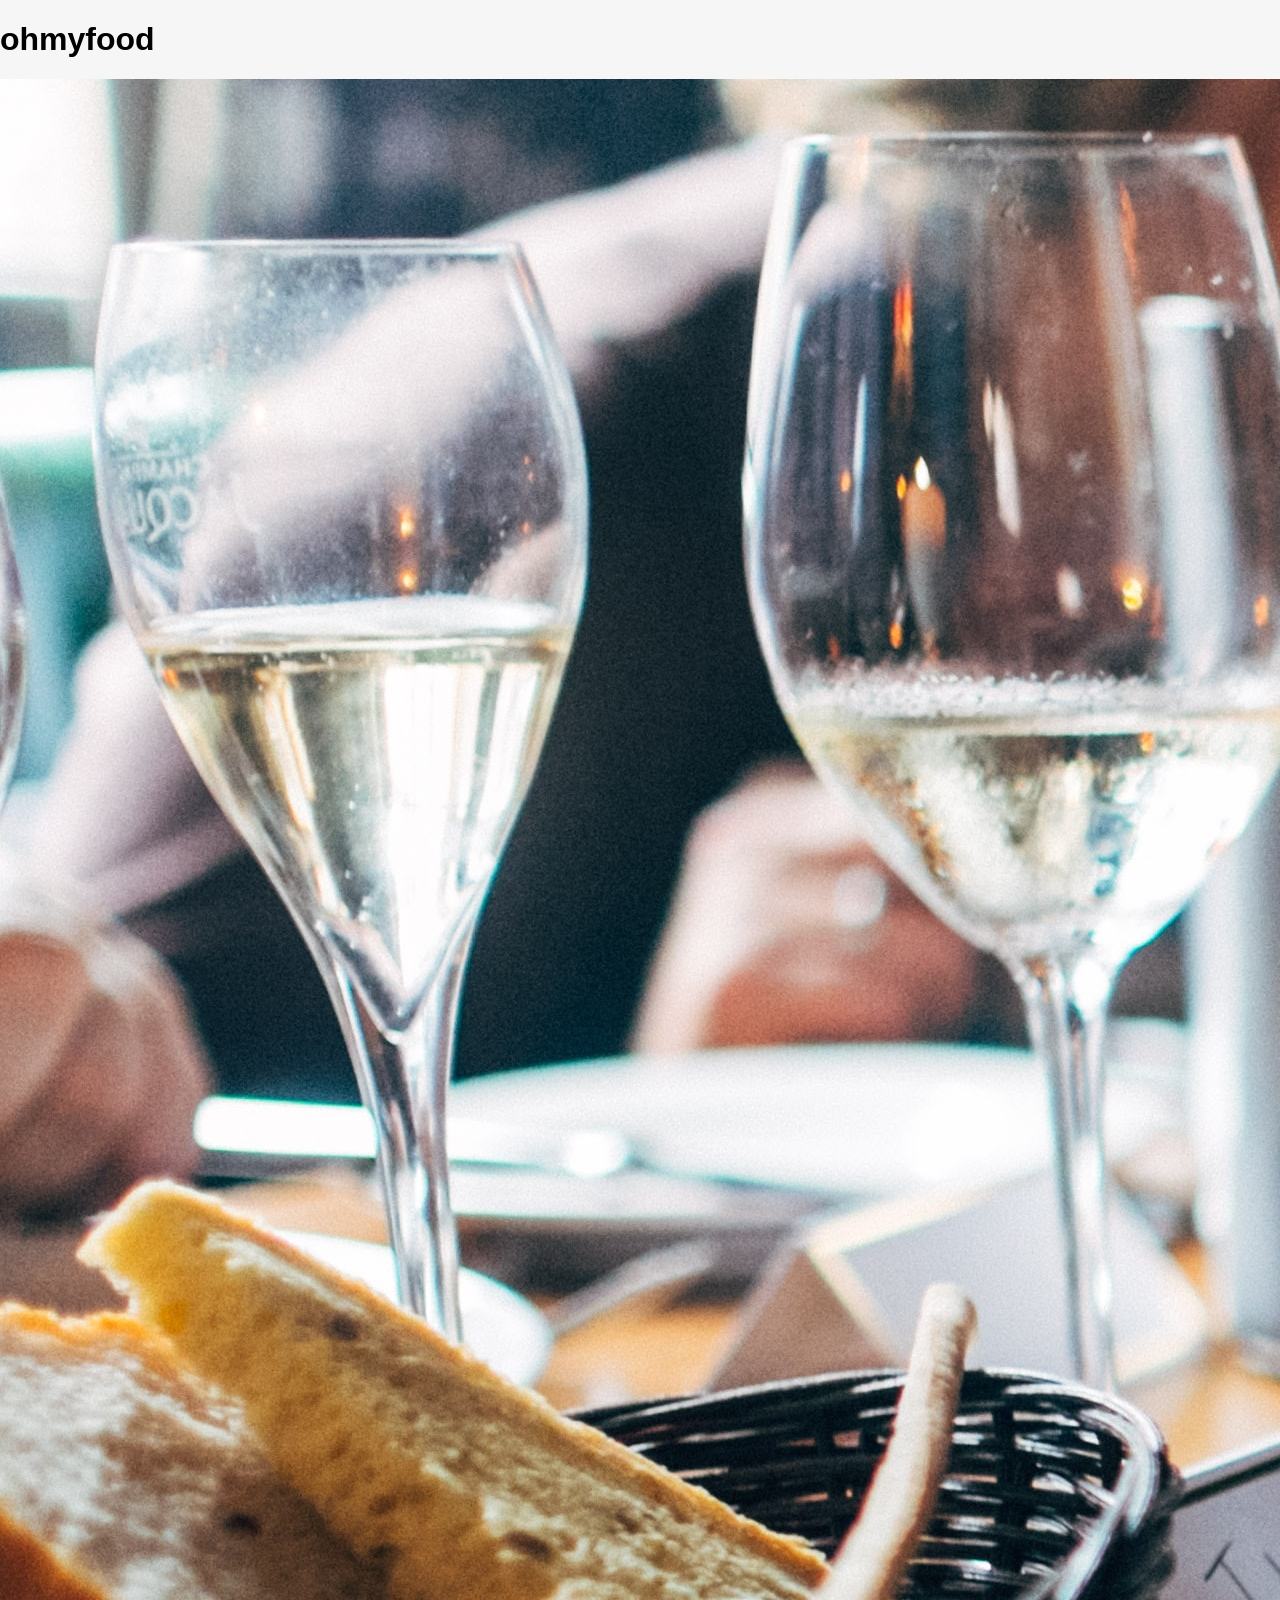
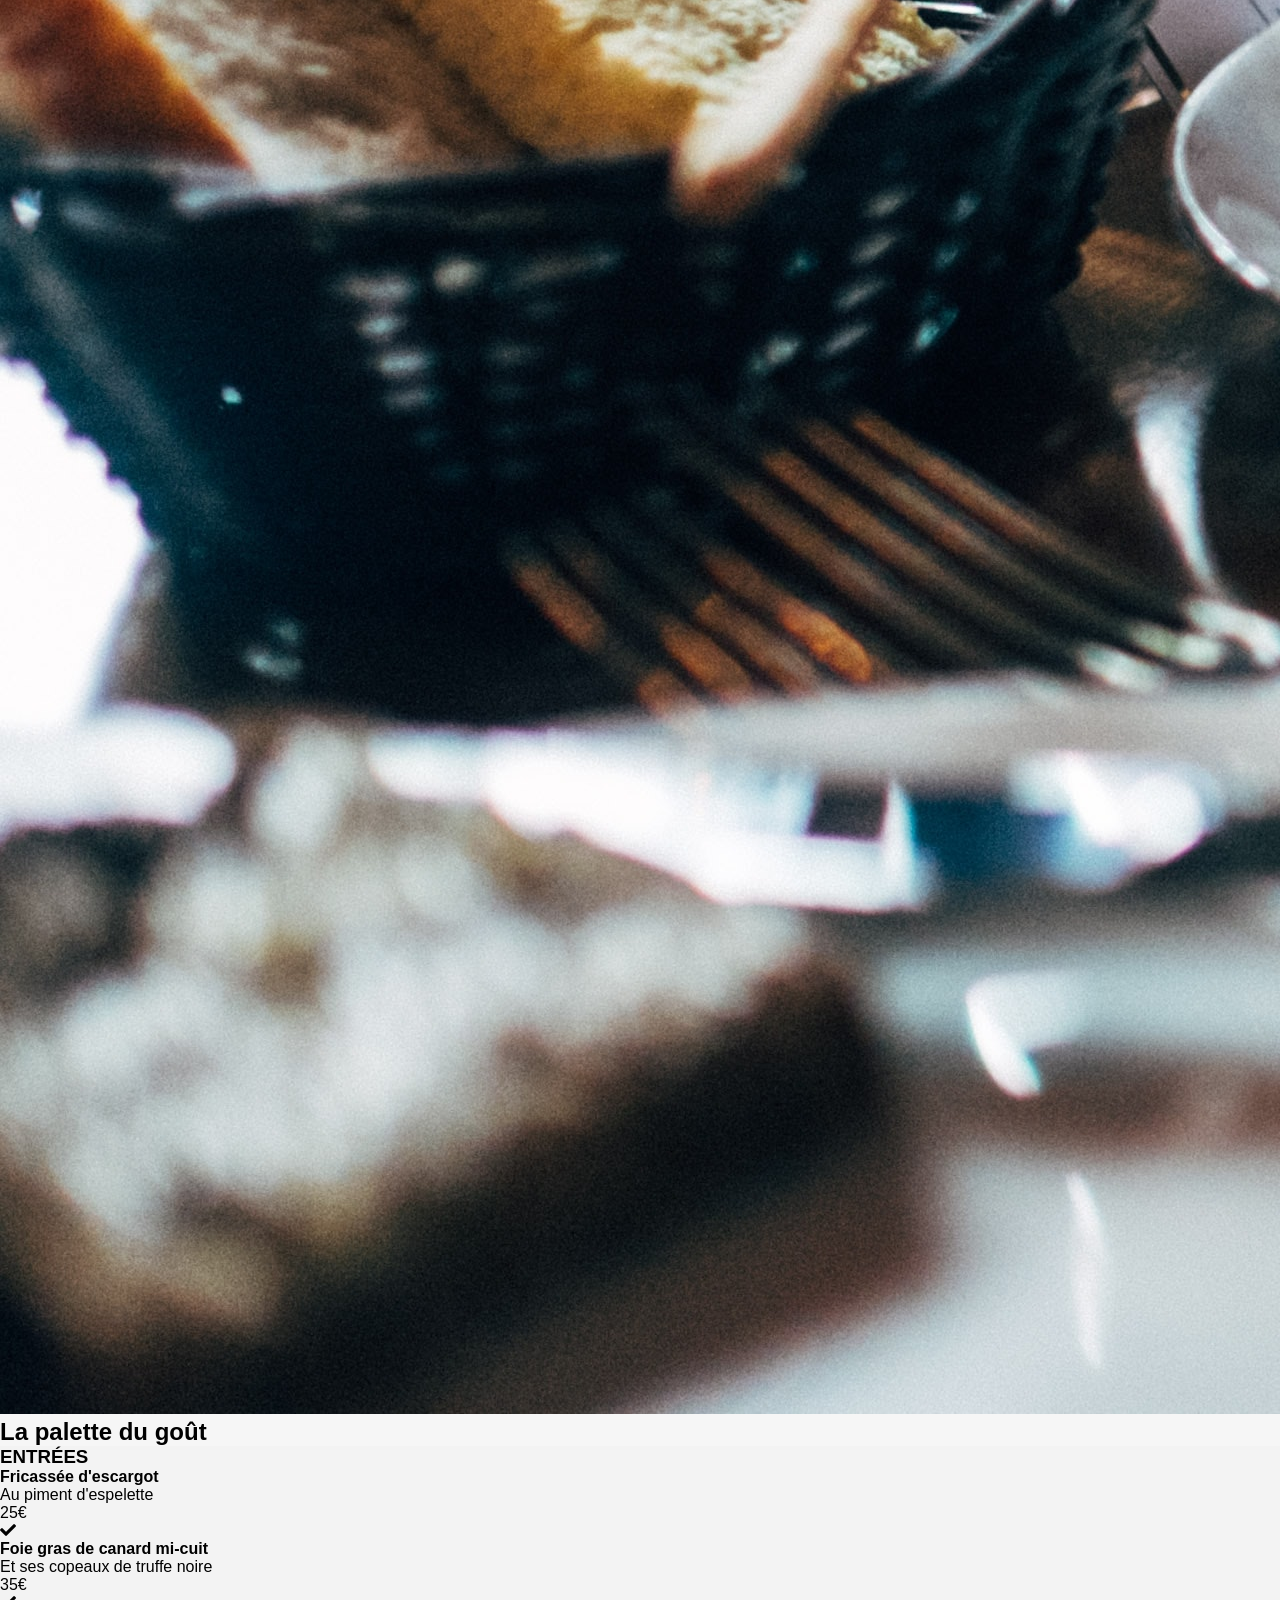
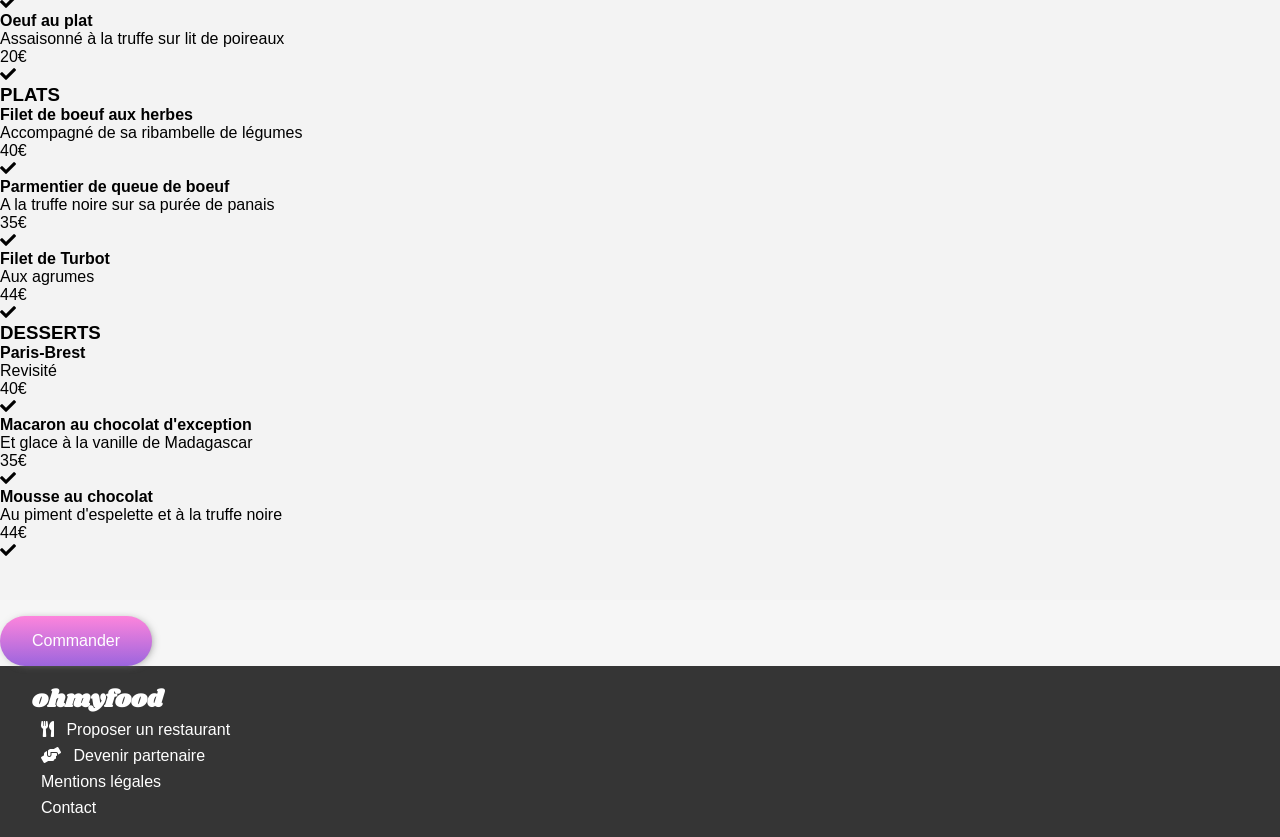
==== pages/resto-1.html @ d1f4e589 "min-width" ====
<!DOCTYPE html>
<html lang="en">
<head>
    <meta charset="UTF-8">
    <meta http-equiv="X-UA-Compatible" content="IE=edge">
    <meta name="viewport" content="width=device-width, initial-scale=1.0">
    <link href="https://fonts.googleapis.com/css2?family=Raleway:wght@300;400;500;600;700;800;900&family=Shrikhand&display=swap" rel="stylesheet">
    <link rel="stylesheet" href="https://cdnjs.cloudflare.com/ajax/libs/font-awesome/5.15.4/css/all.min.css">
    <link href="normalize.css" rel="stylesheet">
    <link rel="stylesheet" href="../css/main.css">
    <title>Document</title>
</head>
<body id="resto">
    <a href="index.html">
        <header>
            <h1>ohmyfood</h1>
        </header>
    </a>

    <div class="hight">
        <img src="../assets/images/img_1.jpg" alt="">
    </div>
    <div class="title">
        <h2>La palette du goût</h2>
    </div>

    <main class="menus__resto">
        <section class="menus">
            <div class="menus__family">
                <h3>ENTRÉES</h3>
                <div class="menu__family__list">
                    <div class="menu_item">
                        <div class="menu-item__description">
                            <h4>Fricassée d'escargot</h4>
                            <p>Au piment d'espelette</p>
                        </div>
                        <span class="menu-item__price">25€</span>
                        <div class="menu-item__check">
                            <i class="fas fa-check"></i>
                        </div>
                    </div>  
                    <div class="menu_item">
                        <div class="menu-item__description">
                     <h4>Foie gras de canard mi-cuit</h4>
                      <p>Et ses copeaux de truffe noire</p>
                        </div>
                        <span class="menu-item__price">35€</span>
                        <div class="menu-item__check">
                            <i class="fas fa-check"></i>
                    </div>          
                    </div>
                    <div class="menu_item">
                    <div class="menu-item__description">
                  <h4>Oeuf au plat</h4>
                  <p>Assaisonné à la truffe sur lit de poireaux</p>
                 </div>
                 <span class="menu-item__price">20€</span>
                 <div class="menu-item__check">
                     <i class="fas fa-check"></i>
                 </div>
                    </div>
                </div>
            </div>
            <div class="menus__family">
              <h3>PLATS</h3>
              <div class="menu__family__list">
                <div class="menu_item">
                    <div class="menu-item__description">
                        <h4>Filet de boeuf aux herbes</h4>
                <p>Accompagné de sa ribambelle de légumes</p>
            </div>
            <span class="menu-item__price">40€</span>
                 <div class="menu-item__check">
                     <i class="fas fa-check"></i>
                 </div>
                </div>
                <div class="menu_item">
                    <div class="menu-item__description">
                        <h4>Parmentier de queue de boeuf</h4>
                <p>A la truffe noire sur sa purée de panais</p>
                    </div>
                    <span class="menu-item__price">35€</span>
                 <div class="menu-item__check">
                     <i class="fas fa-check"></i>
                 </div>
                </div>
                <div class="menu_item">
                    <div class="menu-item__description">
                        <h4>Filet de Turbot</h4>
                <p>Aux agrumes</p>
                    </div>
                    <span class="menu-item__price">44€</span>
                 <div class="menu-item__check">
                    <i class="fas fa-check"></i>
                 </div>
                </div>
              </div>
            </div>

            <div class="menus__family">
                <h3>DESSERTS</h3>
                <div class="menu__family__list">
                  <div class="menu_item">
                      <div class="menu-item__description">
                          <h4>Paris-Brest</h4>
                  <p>Revisité</p>
              </div>
              <span class="menu-item__price">40€</span>
                   <div class="menu-item__check">
                       <i class="fas fa-check"></i>
                   </div>
                  </div>
                  <div class="menu_item">
                      <div class="menu-item__description">
                          <h4>Macaron au chocolat d'exception</h4>
                  <p>Et glace à la vanille de Madagascar</p>
                      </div>
                      <span class="menu-item__price">35€</span>
                   <div class="menu-item__check">
                       <i class="fas fa-check"></i>
                   </div>
                  </div>
                  <div class="menu_item">
                      <div class="menu-item__description">
                          <h4>Mousse au chocolat</h4>
                  <p>Au piment d'espelette et à la truffe noire</p>
                      </div>
                      <span class="menu-item__price">44€</span>
                   <div class="menu-item__check">
                      <i class="fas fa-check"></i>
                   </div>
                  </div>
                </div>
              </div>
        
        </section>
        
        <button class="btn-primary">
            <div>Commander</div>
        </button>
    </main>
    <footer>
        <a href="#" class="footer-title">
            <h2>ohmyfood</h2>
        </a>
        <p>
          <i class="fas fa-utensils"></i>
           Proposer un restaurant
        </p>
        <p>
          <i class="fas fa-hands-helping"></i>
           Devenir partenaire
        </p>
        <p>Mentions légales</p>
        <p>
        <a>Contact</a>
        </p>
       </footer>

    
</body>
</html>
---- css/main.css ----
.btn-primary {
  color: white;
  font-weight: 300;
  font-size: 24px;
  padding: 16px 32px;
  border: none;
  border-radius: 32px;
  transition: transform 200ms;
  margin-top: 16px;
  cursor: pointer;
  box-shadow: 2px 1px 8px -3px #7e7e7e;
  background-image: linear-gradient(to top, rgba(147, 86, 220, 0.9), rgba(255, 121, 218, 0.9));
  font-size: 16px;
}
.btn-primary .button {
  transform: scale(1.02);
  opacity: 0.9;
}

header {
  width: 100%;
  min-width: 320px;
  padding: 21px 0;
}
header .logo {
  display: flex;
  justify-content: center;
  align-items: center;
  position: relative;
}
header .logo img {
  height: 30px;
}

.city {
  display: flex;
  align-items: center;
  justify-content: center;
  gap: 16px;
  background-color: #EFEFEF;
  text-align: center;
  padding: 8px;
  box-shadow: inset 0 8px 8px -10px rgba(0, 0, 0, 0.5);
}
.city i {
  font-size: 24px;
}
.city h2 {
  font-size: 16px;
}

/*EXPLORER*/
.explorer {
  background-color: #f3f3f3;
  text-align: center;
  padding-top: 35px;
}
.explorer h2 {
  font-size: 26px;
}
.explorer p {
  font-size: 16px;
  margin-top: 10px;
}

.menus {
  background-color: #f3f3f3;
  padding-bottom: 40px;
}
.menus .restaurants {
  margin-bottom: 10px;
  padding-top: 35px;
}
.menus .menus__cards {
  display: grid;
  grid-template-columns: repeat(1, 1fr);
  gap: 30px;
  width: 90%;
  margin: auto;
}
.menus .menus__cards .card.new {
  position: relative;
}
.menus .menus__cards .card.new::before {
  content: "Nouveau";
  position: absolute;
  height: 32px;
  width: 80px;
  background-color: #99e2d0;
  color: #1b6150;
  display: grid;
  place-items: center;
  right: 16px;
  top: 16px;
}
.menus .menus__cards .card .card__img {
  width: 100%;
  height: 230px;
  border-radius: 16px 16px 0 0;
  background-size: cover;
  background-position: center;
  object-fit: cover;
}
.menus .menus__cards .card .card__description {
  border-radius: 0 0 16px 16px;
  box-shadow: 2px 1px 8px -3px #7e7e7e;
  position: relative;
  background-color: white;
  border-radius: 0 0 16px 16px;
}
.menus .menus__cards .card .card__description::before {
  display: inline-block;
  position: absolute;
  font-style: normal;
  font-variant: normal;
  text-rendering: auto;
  -webkit-font-smoothing: antialiased;
  font-family: "Font Awesome 5 Free";
  font-weight: 400;
  content: "\f004";
  font-size: 32px;
  right: 16px;
  top: 50%;
  transform: translateY(-50%);
  color: inherit;
  -webkit-background-clip: text;
  opacity: 1;
  transition: all 200ms ease-in-out;
}
.menus .menus__cards .card .card__description::after {
  display: inline-block;
  position: absolute;
  font-style: normal;
  font-variant: normal;
  text-rendering: auto;
  -webkit-font-smoothing: antialiased;
  font-family: "Font Awesome 5 Free";
  font-weight: 900;
  content: "\f004";
  font-size: 32px;
  right: 16px;
  top: 50%;
  transform: translateY(-50%);
  color: transparent;
  -webkit-background-clip: text;
  opacity: 0;
  transition: all 200ms ease-in-out;
  background-image: linear-gradient(to top, rgb(147, 86, 220), rgb(255, 121, 218));
}
.menus .menus__cards .card .card__description:hover::after {
  opacity: 1;
  transform: translateY(-50%) scale(1.1);
}
.menus .menus__cards .card .card__description h3,
.menus .menus__cards .card .card__description p {
  padding: 5px;
  margin-top: -5px;
}

@media screen and (min-width: 500px) {
  .menus .menus__cards {
    grid-template-columns: repeat(2, 1fr);
  }
}
.tuto {
  counter-reset: steps;
}

@media screen and (min-width: 768px) {
  .tuto ol {
    display: flex;
    gap: 32px;
    margin-right: 70px;
  }
}
.tuto li {
  width: 95%;
  margin-bottom: inherit;
  position: relative;
  display: flex;
  align-items: center;
  background-color: #f6f6f6;
  padding: 18px 32px;
  flex-grow: 1;
  border-radius: 16px;
  box-shadow: 2px 1px 8px -3px #7e7e7e;
  font-weight: bold;
}

.tuto li::before {
  content: counter(steps);
  counter-increment: steps;
  color: white;
  background-color: #9356dc;
  width: 32px;
  height: 32px;
  display: grid;
  place-items: center;
  border-radius: 50%;
  position: absolute;
  top: 50%;
  left: -16px;
  transform: translateY(-50%);
}

.tuto li:hover {
  transform: scale(1.02);
  background-color: #f2eafb;
}

.tuto li:hover i::before {
  color: #9356dc;
}

.tuto li i.fas {
  font-weight: bold;
  margin-right: 16px;
  color: #7e7e7e;
  font-size: 24px;
}

footer {
  background-color: #353535;
  padding: 16px 32px;
  color: white;
}
footer .footer-title {
  height: 25px;
  font-family: "Shrikhand";
  font-weight: bold;
  padding: 16px 0;
  margin-bottom: 10px;
}
footer p {
  padding: 4px;
  margin-left: 5px;
}
footer .fas {
  margin-right: 8px;
}

*,
::before,
::after {
  box-sizing: border-box;
}

body {
  margin: 0;
  font-family: "Roboto", sans-serif;
}

h1,
h2,
h3,
h4,
h5,
h6,
p {
  padding: 0;
  margin: 0;
}

.fonctionnement,
.restaurants {
  margin-left: 20px;
  padding-top: 30px;
}

a {
  text-decoration: none;
  color: inherit;
}

@media screen and (min-width: 768px) {
  body {
    background-color: #f6f6f6;
  }
  body title {
    text-align: center;
    height: 25px;
    font-family: "Shrikhand";
    font-weight: bold;
    padding: 16px 0;
    margin-bottom: 10px;
  }
  body .btn-primary {
    margin-left: auto;
  }
}

/*# sourceMappingURL=main.css.map */
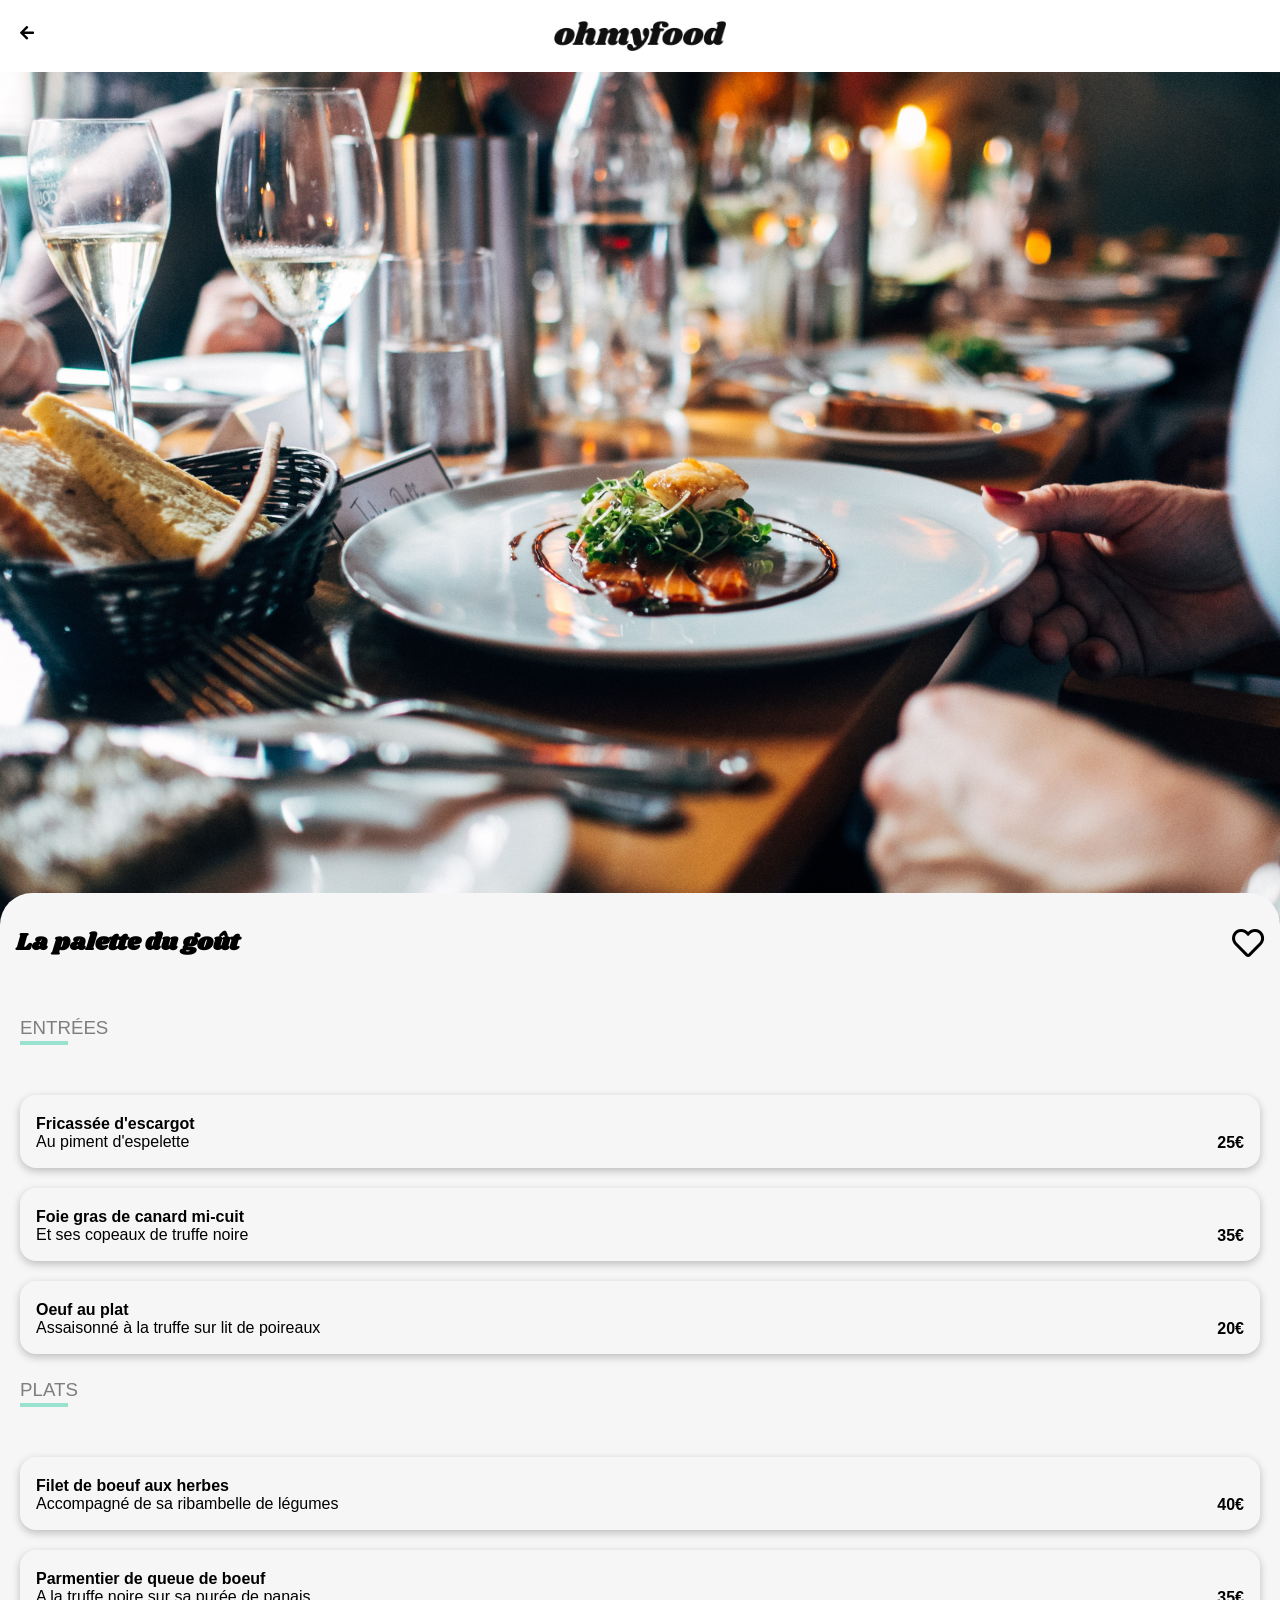
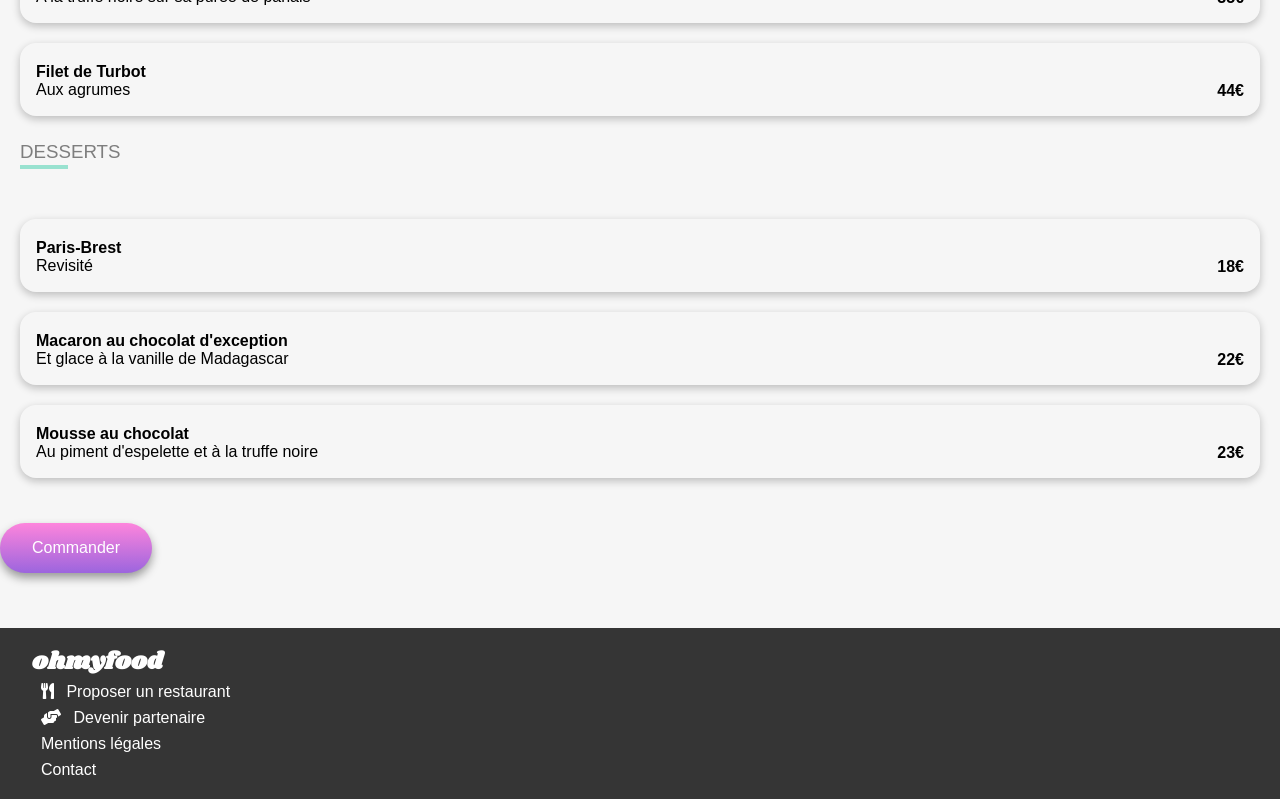
==== commit 5fe7e24a: "add resto" ====
--- a/pages/resto-1.html
+++ b/pages/resto-1.html
@@ -13,7 +13,14 @@
 <body id="resto">
     <a href="index.html">
         <header>
-            <h1>ohmyfood</h1>
+            
+            <div class="arrow">
+            <i class="fas fa-solid fa-arrow-left"></i>
+        </div>
+            <a href="#" class="logo">
+                <img src="../img/images/logo/ohmyfood.png">
+              </a>
+            
         </header>
     </a>
 
@@ -23,122 +30,159 @@
     <div class="title">
         <h2>La palette du goût</h2>
     </div>
-
     <main class="menus__resto">
-        <section class="menus">
-            <div class="menus__family">
-                <h3>ENTRÉES</h3>
-                <div class="menu__family__list">
-                    <div class="menu_item">
-                        <div class="menu-item__description">
+         <section>
+         <div class="menu">
+            <div class="menu__family">
+              <h3>ENTRÉES</h3>
+            </div>
+                <div class="menu__container">
+                    <div class="menu__description">
+                        <div class="menu__text">
                             <h4>Fricassée d'escargot</h4>
                             <p>Au piment d'espelette</p>
                         </div>
-                        <span class="menu-item__price">25€</span>
-                        <div class="menu-item__check">
-                            <i class="fas fa-check"></i>
-                        </div>
-                    </div>  
-                    <div class="menu_item">
-                        <div class="menu-item__description">
-                     <h4>Foie gras de canard mi-cuit</h4>
-                      <p>Et ses copeaux de truffe noire</p>
-                        </div>
-                        <span class="menu-item__price">35€</span>
-                        <div class="menu-item__check">
-                            <i class="fas fa-check"></i>
-                    </div>          
-                    </div>
-                    <div class="menu_item">
-                    <div class="menu-item__description">
-                  <h4>Oeuf au plat</h4>
-                  <p>Assaisonné à la truffe sur lit de poireaux</p>
-                 </div>
-                 <span class="menu-item__price">20€</span>
-                 <div class="menu-item__check">
-                     <i class="fas fa-check"></i>
-                 </div>
-                    </div>
-                </div>
-            </div>
-            <div class="menus__family">
-              <h3>PLATS</h3>
-              <div class="menu__family__list">
-                <div class="menu_item">
-                    <div class="menu-item__description">
+                        <div class="menu__price">
+                            <span><strong>25€</strong></span>
+                        </div>
+                    </div>
+                
+                    <div class="menu__check">
+                        <i class="fas fa-check"></i>
+                    </div>
+                </div>
+            
+                <div class="menu__container">
+                    <div class="menu__description">
+                        <div class="menu__text">
+                            <h4>Foie gras de canard mi-cuit</h4>
+                <p>Et ses copeaux de truffe noire</p>
+                        </div>
+                        <div class="menu__price">
+                            <span><strong>35€</strong></span>
+                        </div>
+                    </div>
+                    <div class="menu__check">
+                        <i class="fas fa-check"></i>
+                    </div>
+                </div>
+                <div class="menu__container">
+                    <div class="menu__description">
+                        <div class="menu__text">
+                            <h4>Oeuf au plat</h4>
+                            <p>Assaisonné à la truffe sur lit de poireaux</p>
+                        </div>
+                        <div class="menu__price">
+                            <span><strong>20€</strong></span>
+                        </div>
+                    </div>
+                    <div class="menu__check">
+                        <i class="fas fa-check"></i>
+                    </div>
+                </div>
+           
+        
+                <div class="menu__family">
+            <h3>PLATS</h3>
+                </div>
+            <div class="menu__container">
+                  <div class="menu__description">
+                      <div class="menu__text">
                         <h4>Filet de boeuf aux herbes</h4>
-                <p>Accompagné de sa ribambelle de légumes</p>
-            </div>
-            <span class="menu-item__price">40€</span>
-                 <div class="menu-item__check">
-                     <i class="fas fa-check"></i>
-                 </div>
-                </div>
-                <div class="menu_item">
-                    <div class="menu-item__description">
+                        <p>Accompagné de sa ribambelle de légumes</p>
+                      </div>
+                      <div class="menu__price">
+                          <span><strong>40€</strong></span>
+                      </div>
+                  </div>
+                  <div class="menu__check">
+                      <i class="fas fa-check"></i>
+                  </div>
+              </div>
+            
+              <div class="menu__container">
+                <div class="menu__description">
+                    <div class="menu__text">
                         <h4>Parmentier de queue de boeuf</h4>
-                <p>A la truffe noire sur sa purée de panais</p>
-                    </div>
-                    <span class="menu-item__price">35€</span>
-                 <div class="menu-item__check">
-                     <i class="fas fa-check"></i>
-                 </div>
-                </div>
-                <div class="menu_item">
-                    <div class="menu-item__description">
+                        <p>A la truffe noire sur sa purée de panais</p>
+                    </div>
+                    <div class="menu__price">
+                        <span><strong>35€</strong></span>
+                    </div>
+                </div>
+                <div class="menu__check">
+                    <i class="fas fa-check"></i>
+                </div>
+            </div>
+            <div class="menu__container">
+                <div class="menu__description">
+                    <div class="menu__text">
                         <h4>Filet de Turbot</h4>
-                <p>Aux agrumes</p>
-                    </div>
-                    <span class="menu-item__price">44€</span>
-                 <div class="menu-item__check">
+                        <p>Aux agrumes</p>
+                    </div>
+                    <div class="menu__price">
+                        <span><strong>44€</strong></span>
+                    </div>
+                </div>
+                <div class="menu__check">
                     <i class="fas fa-check"></i>
-                 </div>
-                </div>
-              </div>
-            </div>
-
-            <div class="menus__family">
+                </div>
+            </div>
+            
+        
+            <div class="menu__family">
                 <h3>DESSERTS</h3>
-                <div class="menu__family__list">
-                  <div class="menu_item">
-                      <div class="menu-item__description">
-                          <h4>Paris-Brest</h4>
-                  <p>Revisité</p>
-              </div>
-              <span class="menu-item__price">40€</span>
-                   <div class="menu-item__check">
-                       <i class="fas fa-check"></i>
-                   </div>
+            </div>
+                  <div class="menu__container">
+                      <div class="menu__description">
+                          <div class="menu__text">
+                            <h4>Paris-Brest</h4>
+                            <p>Revisité</p>
+                          </div>
+                          <div class="menu__price">
+                              <span><strong>18€</strong></span>
+                          </div>
+                      </div>
+                      <div class="menu__check">
+                          <i class="fas fa-check"></i>
+                      </div>
                   </div>
-                  <div class="menu_item">
-                      <div class="menu-item__description">
-                          <h4>Macaron au chocolat d'exception</h4>
-                  <p>Et glace à la vanille de Madagascar</p>
-                      </div>
-                      <span class="menu-item__price">35€</span>
-                   <div class="menu-item__check">
-                       <i class="fas fa-check"></i>
-                   </div>
-                  </div>
-                  <div class="menu_item">
-                      <div class="menu-item__description">
-                          <h4>Mousse au chocolat</h4>
-                  <p>Au piment d'espelette et à la truffe noire</p>
-                      </div>
-                      <span class="menu-item__price">44€</span>
-                   <div class="menu-item__check">
-                      <i class="fas fa-check"></i>
-                   </div>
-                  </div>
-                </div>
-              </div>
-        
+                  <div class="menu__container">
+                    <div class="menu__description">
+                        <div class="menu__text">
+                            <h4>Macaron au chocolat d'exception</h4>
+                            <p>Et glace à la vanille de Madagascar</p>
+                        </div>
+                        <div class="menu__price">
+                            <span><strong>22€</strong></span>
+                        </div>
+                    </div>
+                    <div class="menu__check">
+                        <i class="fas fa-check"></i>
+                    </div>
+                </div>
+                <div class="menu__container">
+                    <div class="menu__description">
+                        <div class="menu__text">
+                            <h4>Mousse au chocolat</h4>
+                            <p>Au piment d'espelette et à la truffe noire</p>
+                        </div>
+                        <div class="menu__price">
+                            <span><strong>23€</strong></span>
+                        </div>
+                    </div>
+                    <div class="menu__check">
+                        <i class="fas fa-check"></i>
+                    </div>
+                </div>
+            </div>
+         </div>
         </section>
-        
+    </main>
         <button class="btn-primary">
             <div>Commander</div>
         </button>
-    </main>
+    
     <footer>
         <a href="#" class="footer-title">
             <h2>ohmyfood</h2>
--- a/css/main.css
+++ b/css/main.css
@@ -11,6 +11,7 @@
   box-shadow: 2px 1px 8px -3px #7e7e7e;
   background-image: linear-gradient(to top, rgba(147, 86, 220, 0.9), rgba(255, 121, 218, 0.9));
   font-size: 16px;
+  box-shadow: 0px 5px 10px 0px rgba(0, 0, 0, 0.38);
 }
 .btn-primary .button {
   transform: scale(1.02);
@@ -21,15 +22,7 @@
   width: 100%;
   min-width: 320px;
   padding: 21px 0;
-}
-header .logo {
-  display: flex;
-  justify-content: center;
-  align-items: center;
-  position: relative;
-}
-header .logo img {
-  height: 30px;
+  background-color: #fff;
 }
 
 .city {
@@ -54,6 +47,7 @@
   background-color: #f3f3f3;
   text-align: center;
   padding-top: 35px;
+  padding-bottom: 55px;
 }
 .explorer h2 {
   font-size: 26px;
@@ -155,6 +149,7 @@
 .menus .menus__cards .card .card__description p {
   padding: 5px;
   margin-top: -5px;
+  font-weight: bold;
 }
 
 @media screen and (min-width: 500px) {
@@ -239,6 +234,16 @@
   margin-right: 8px;
 }
 
+.logo {
+  display: flex;
+  justify-content: center;
+  align-items: center;
+  position: relative;
+}
+.logo img {
+  height: 30px;
+}
+
 *,
 ::before,
 ::after {
@@ -246,8 +251,16 @@
 }
 
 body {
+  background-color: #f6f6f6;
   margin: 0;
   font-family: "Roboto", sans-serif;
+  margin-left: auto;
+  margin-right: auto;
+  max-width: 1440px;
+}
+
+main {
+  background-color: #f6f6f6;
 }
 
 h1,
@@ -272,21 +285,183 @@
   color: inherit;
 }
 
-@media screen and (min-width: 768px) {
-  body {
-    background-color: #f6f6f6;
-  }
-  body title {
-    text-align: center;
-    height: 25px;
-    font-family: "Shrikhand";
-    font-weight: bold;
-    padding: 16px 0;
-    margin-bottom: 10px;
-  }
-  body .btn-primary {
-    margin-left: auto;
-  }
+header {
+  position: relative;
+}
+header .arrow {
+  position: absolute;
+  top: 35%;
+  left: 0%;
+  padding-left: 20px;
+}
+
+.hight img {
+  display: block;
+  width: 100%;
+  object-fit: cover;
+  object-position: center;
+}
+
+.title {
+  margin-top: -32px;
+}
+.title h2 {
+  font-family: "Shrikhand", "cursive";
+  padding: 32px 16px;
+  position: relative;
+  background-color: white;
+  border-radius: 0 0 16px 16px;
+  border-radius: 32px 32px 0 0;
+  background-color: #f6f6f6;
+}
+.title h2::before {
+  display: inline-block;
+  position: absolute;
+  font-style: normal;
+  font-variant: normal;
+  text-rendering: auto;
+  -webkit-font-smoothing: antialiased;
+  font-family: "Font Awesome 5 Free";
+  font-weight: 400;
+  content: "\f004";
+  font-size: 32px;
+  right: 16px;
+  top: 50%;
+  transform: translateY(-50%);
+  color: inherit;
+  -webkit-background-clip: text;
+  opacity: 1;
+  transition: all 200ms ease-in-out;
+}
+.title h2::after {
+  display: inline-block;
+  position: absolute;
+  font-style: normal;
+  font-variant: normal;
+  text-rendering: auto;
+  -webkit-font-smoothing: antialiased;
+  font-family: "Font Awesome 5 Free";
+  font-weight: 900;
+  content: "\f004";
+  font-size: 32px;
+  right: 16px;
+  top: 50%;
+  transform: translateY(-50%);
+  color: transparent;
+  -webkit-background-clip: text;
+  opacity: 0;
+  transition: all 200ms ease-in-out;
+  background-image: linear-gradient(to top, rgb(147, 86, 220), rgb(255, 121, 218));
+}
+.title h2:hover::after {
+  opacity: 1;
+  transform: translateY(-50%) scale(1.1);
+}
+
+.menu {
+  width: 480px;
+  max-width: 480px;
+  margin: auto;
+  position: relative;
+  display: contents;
+  background-color: #f6f6f6;
+}
+.menu h3 {
+  font-weight: 400;
+  position: relative;
+  margin-bottom: 16px;
+  color: #7e7e7e;
+}
+.menu h3::after {
+  content: "";
+  position: absolute;
+  width: 48px;
+  top: 24px;
+  left: 0;
+  height: 4px;
+  background-color: #99e2d0;
+}
+
+.menu__family {
+  margin-top: 5px;
+  padding: 20px;
+}
+
+.menu__container {
+  box-shadow: rgba(0, 0, 0, 0.24) 0px 3px 8px;
+  border-radius: 16px;
+  display: flex;
+  overflow: hidden;
+  max-width: 100%;
+  margin-top: 20px;
+  margin-left: 20px;
+  margin-right: 20px;
+}
+
+.menu__container:hover .menu__check {
+  margin-right: 0;
+}
+
+.menu__container:hover i {
+  transform: rotate(360deg);
+  transition-duration: 0.5s;
+}
+
+.menu__description {
+  width: 100%;
+  display: flex;
+  max-width: 100%;
+  overflow: hidden;
+  margin-top: 20px;
+}
+
+.menu__text {
+  width: 100%;
+  margin-left: 16px;
+  max-width: 100%;
+  overflow: hidden;
+  margin-bottom: 17px;
+}
+
+.menu__price {
+  display: flex;
+  align-items: flex-end;
+  margin-bottom: 16px;
+  margin-right: 16px;
+  max-width: 100%;
+}
+
+.menu__check {
+  width: 112px;
+  background: #99e2d0;
+  display: flex;
+  justify-content: center;
+  align-items: center;
+  margin-right: -112px;
+  transition-duration: 0.5s;
+}
+
+.menu__check > i {
+  color: #99e2d0;
+  padding: 8px;
+  border-radius: 50%;
+  background: white;
+}
+
+.menu__text > * {
+  white-space: nowrap;
+  text-overflow: ellipsis;
+  overflow: hidden;
+  max-width: 100%;
+}
+
+.menu__price {
+  margin-left: 8px;
+}
+
+.btn-primary {
+  margin-bottom: 55px;
+  margin-top: 45px;
 }
 
 /*# sourceMappingURL=main.css.map */
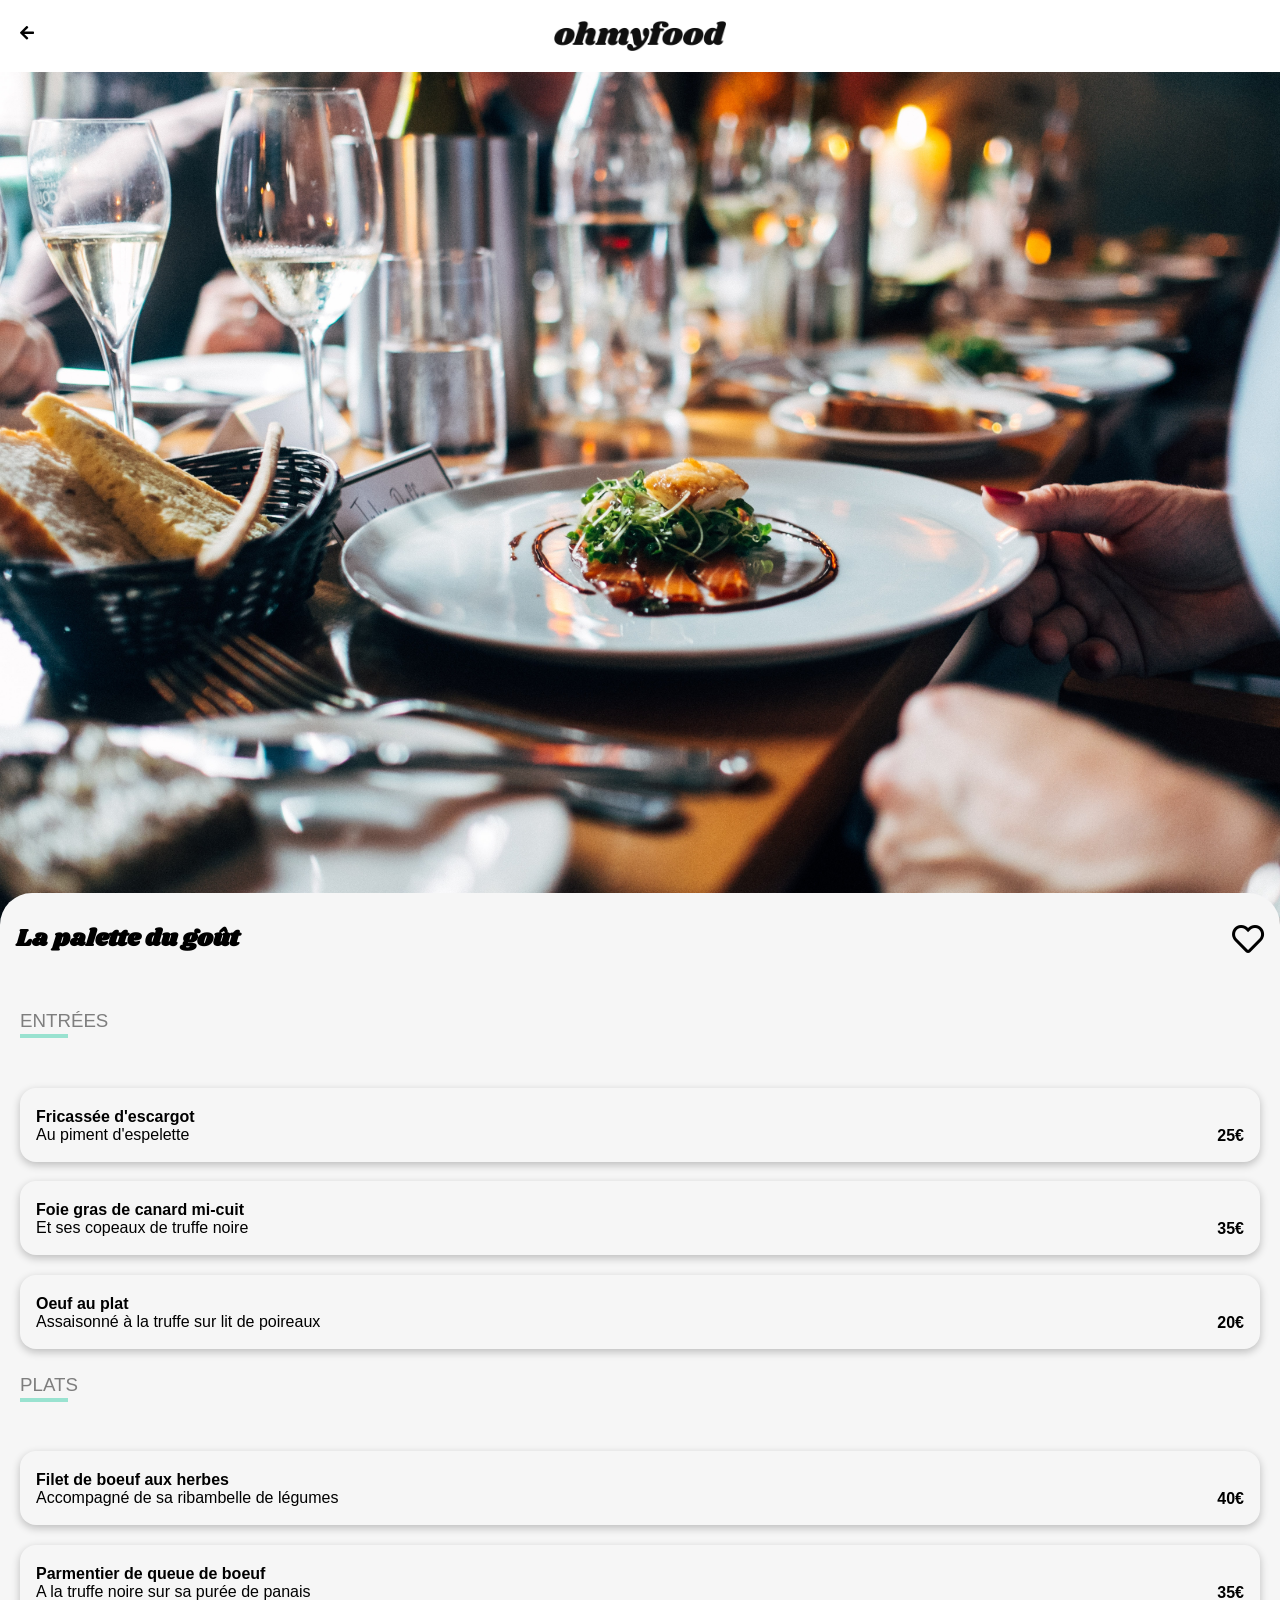
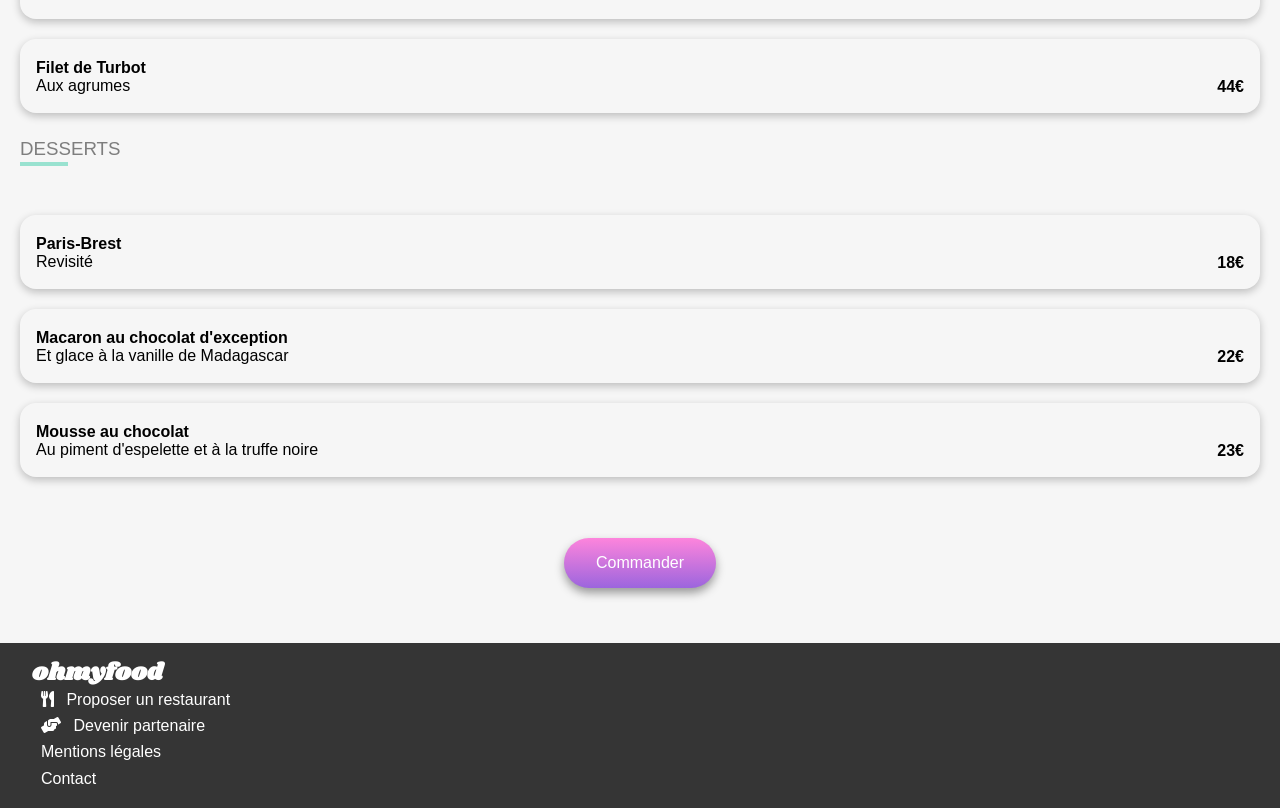
==== commit fbb5f221: "end of project" ====
--- a/pages/resto-1.html
+++ b/pages/resto-1.html
@@ -51,6 +51,7 @@
                         <i class="fas fa-check"></i>
                     </div>
                 </div>
+           
             
                 <div class="menu__container">
                     <div class="menu__description">
@@ -66,6 +67,7 @@
                         <i class="fas fa-check"></i>
                     </div>
                 </div>
+            
                 <div class="menu__container">
                     <div class="menu__description">
                         <div class="menu__text">
@@ -80,8 +82,9 @@
                         <i class="fas fa-check"></i>
                     </div>
                 </div>
-           
-        
+            </div>
+            </div>
+            <div class="menu">
                 <div class="menu__family">
             <h3>PLATS</h3>
                 </div>
@@ -99,6 +102,7 @@
                       <i class="fas fa-check"></i>
                   </div>
               </div>
+            </div>
             
               <div class="menu__container">
                 <div class="menu__description">
@@ -114,6 +118,7 @@
                     <i class="fas fa-check"></i>
                 </div>
             </div>
+        </div>
             <div class="menu__container">
                 <div class="menu__description">
                     <div class="menu__text">
@@ -129,7 +134,8 @@
                 </div>
             </div>
             
-        
+            </div>
+            <div class="menu">
             <div class="menu__family">
                 <h3>DESSERTS</h3>
             </div>
@@ -147,6 +153,7 @@
                           <i class="fas fa-check"></i>
                       </div>
                   </div>
+                </div>
                   <div class="menu__container">
                     <div class="menu__description">
                         <div class="menu__text">
@@ -161,6 +168,7 @@
                         <i class="fas fa-check"></i>
                     </div>
                 </div>
+            </div>
                 <div class="menu__container">
                     <div class="menu__description">
                         <div class="menu__text">
@@ -176,13 +184,16 @@
                     </div>
                 </div>
             </div>
+            </div>
          </div>
+        </div>
+         <div class="menu__order">
+         <button class="btn-primary">
+            Commander
+        </button>
+    </div>
         </section>
     </main>
-        <button class="btn-primary">
-            <div>Commander</div>
-        </button>
-    
     <footer>
         <a href="#" class="footer-title">
             <h2>ohmyfood</h2>
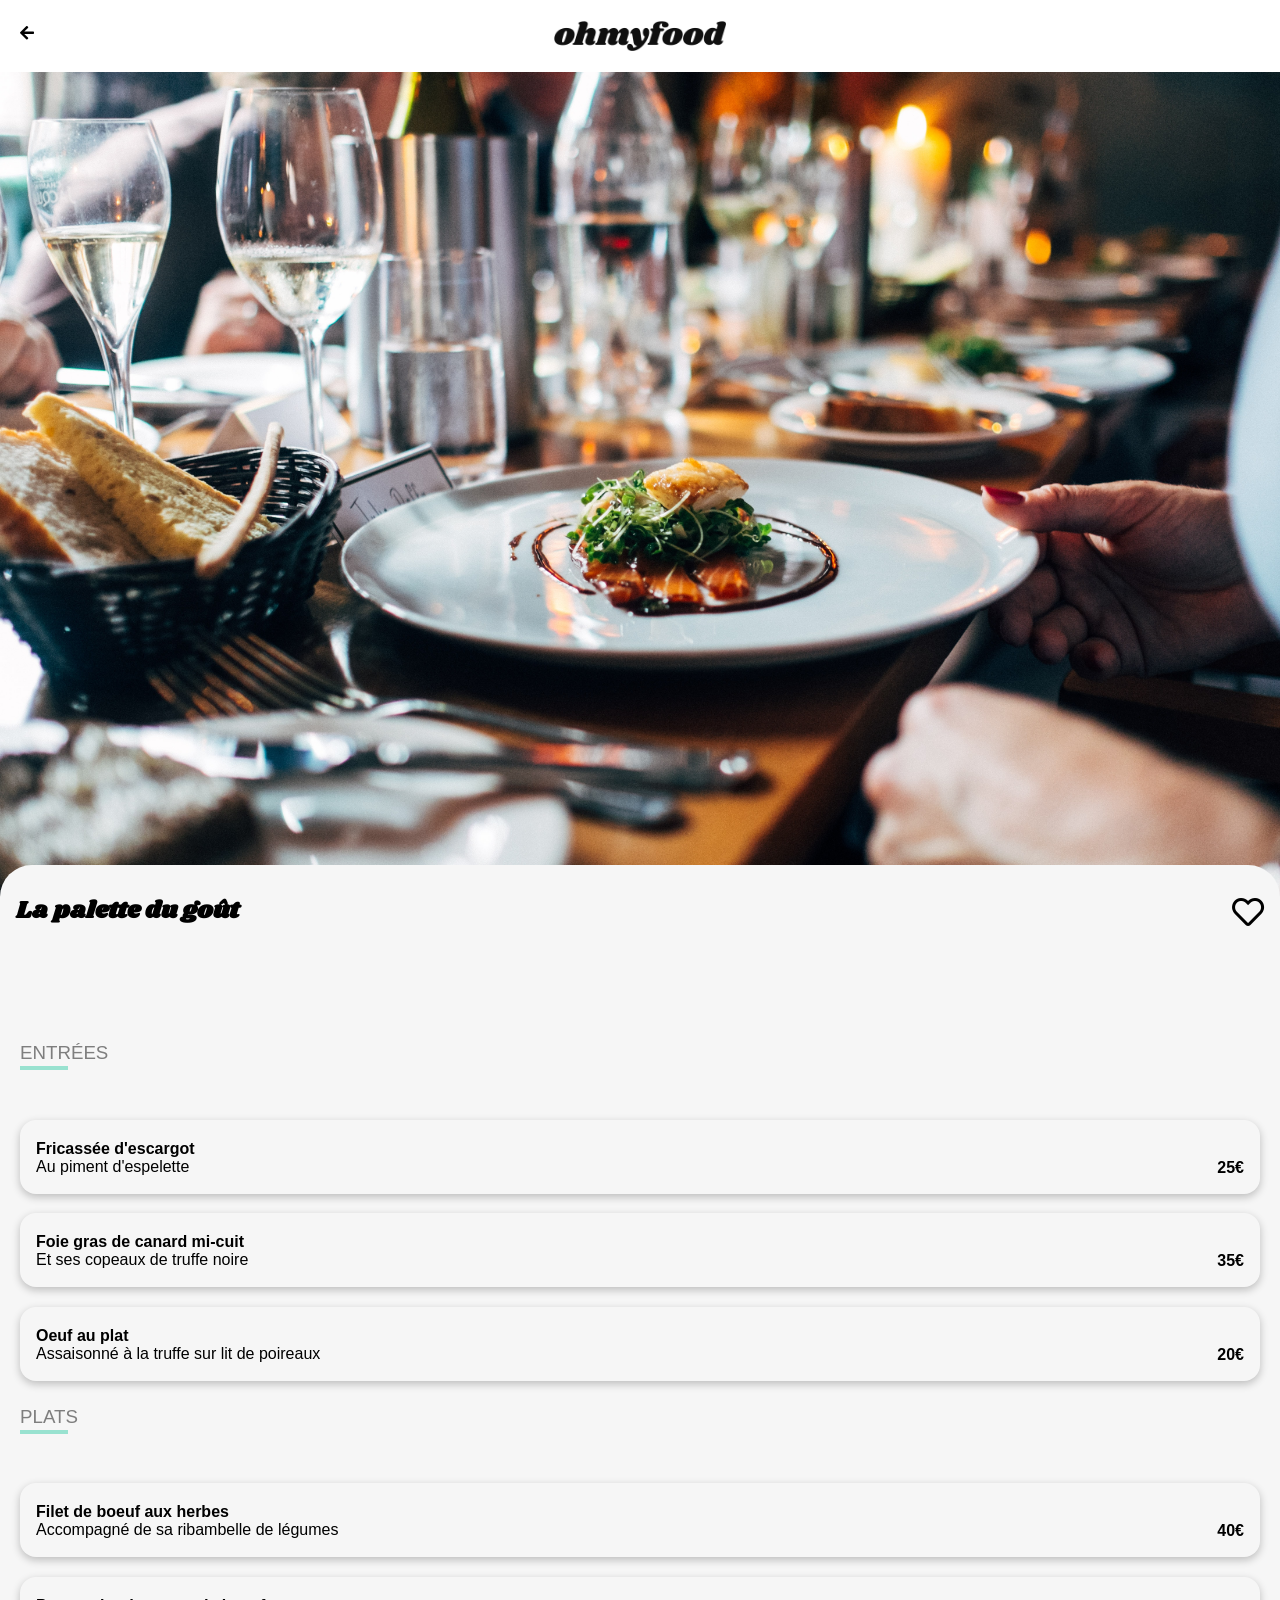
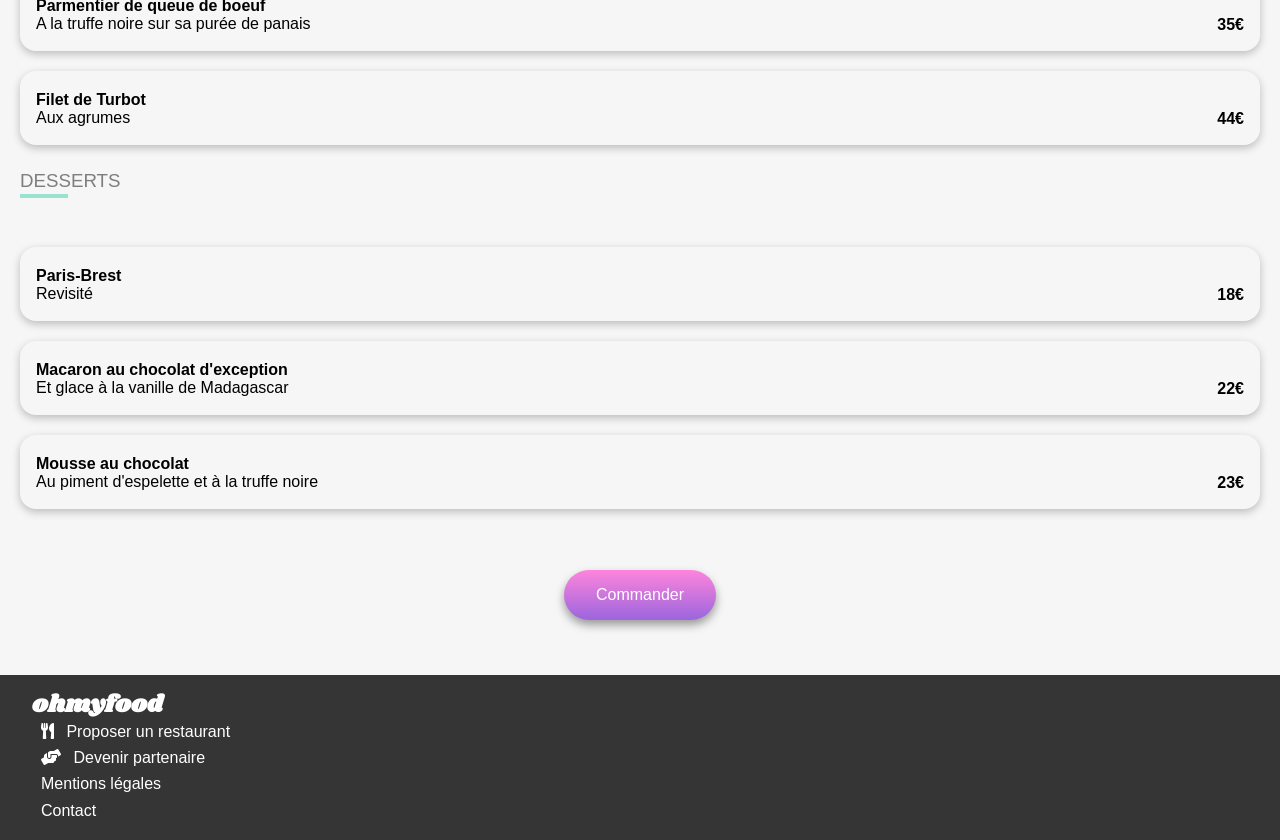
==== commit e969e6a9: "end of project" ====
--- a/pages/resto-1.html
+++ b/pages/resto-1.html
@@ -7,6 +7,8 @@
     <link href="https://fonts.googleapis.com/css2?family=Raleway:wght@300;400;500;600;700;800;900&family=Shrikhand&display=swap" rel="stylesheet">
     <link rel="stylesheet" href="https://cdnjs.cloudflare.com/ajax/libs/font-awesome/5.15.4/css/all.min.css">
     <link href="normalize.css" rel="stylesheet">
+    <link rel="icon" type="image/png" sizes="32x32" href="../img/images/logo/favicon-32x32.png">
+           <link rel="icon" type="image/png" sizes="16x16" href="../img/images/logo/favicon-16x16.png">
     <link rel="stylesheet" href="../css/main.css">
     <title>Document</title>
 </head>
@@ -14,10 +16,12 @@
     <a href="index.html">
         <header>
             
-            <div class="arrow">
+            <a href="../index.html" class="back">
+            <div class= "arrow">
             <i class="fas fa-solid fa-arrow-left"></i>
         </div>
-            <a href="#" class="logo">
+    </a>
+            <a href="../index.html" class="logo">
                 <img src="../img/images/logo/ohmyfood.png">
               </a>
             
@@ -25,11 +29,13 @@
     </a>
 
     <div class="hight">
-        <img src="../assets/images/img_1.jpg" alt="">
+        <img src="../assets/images/img_1.jpg">
     </div>
+    
     <div class="title">
-        <h2>La palette du goût</h2>
+        <h2>La palette du goût</h2>      
     </div>
+    <div class="card__description-heart"></div>
     <main class="menus__resto">
          <section>
          <div class="menu">
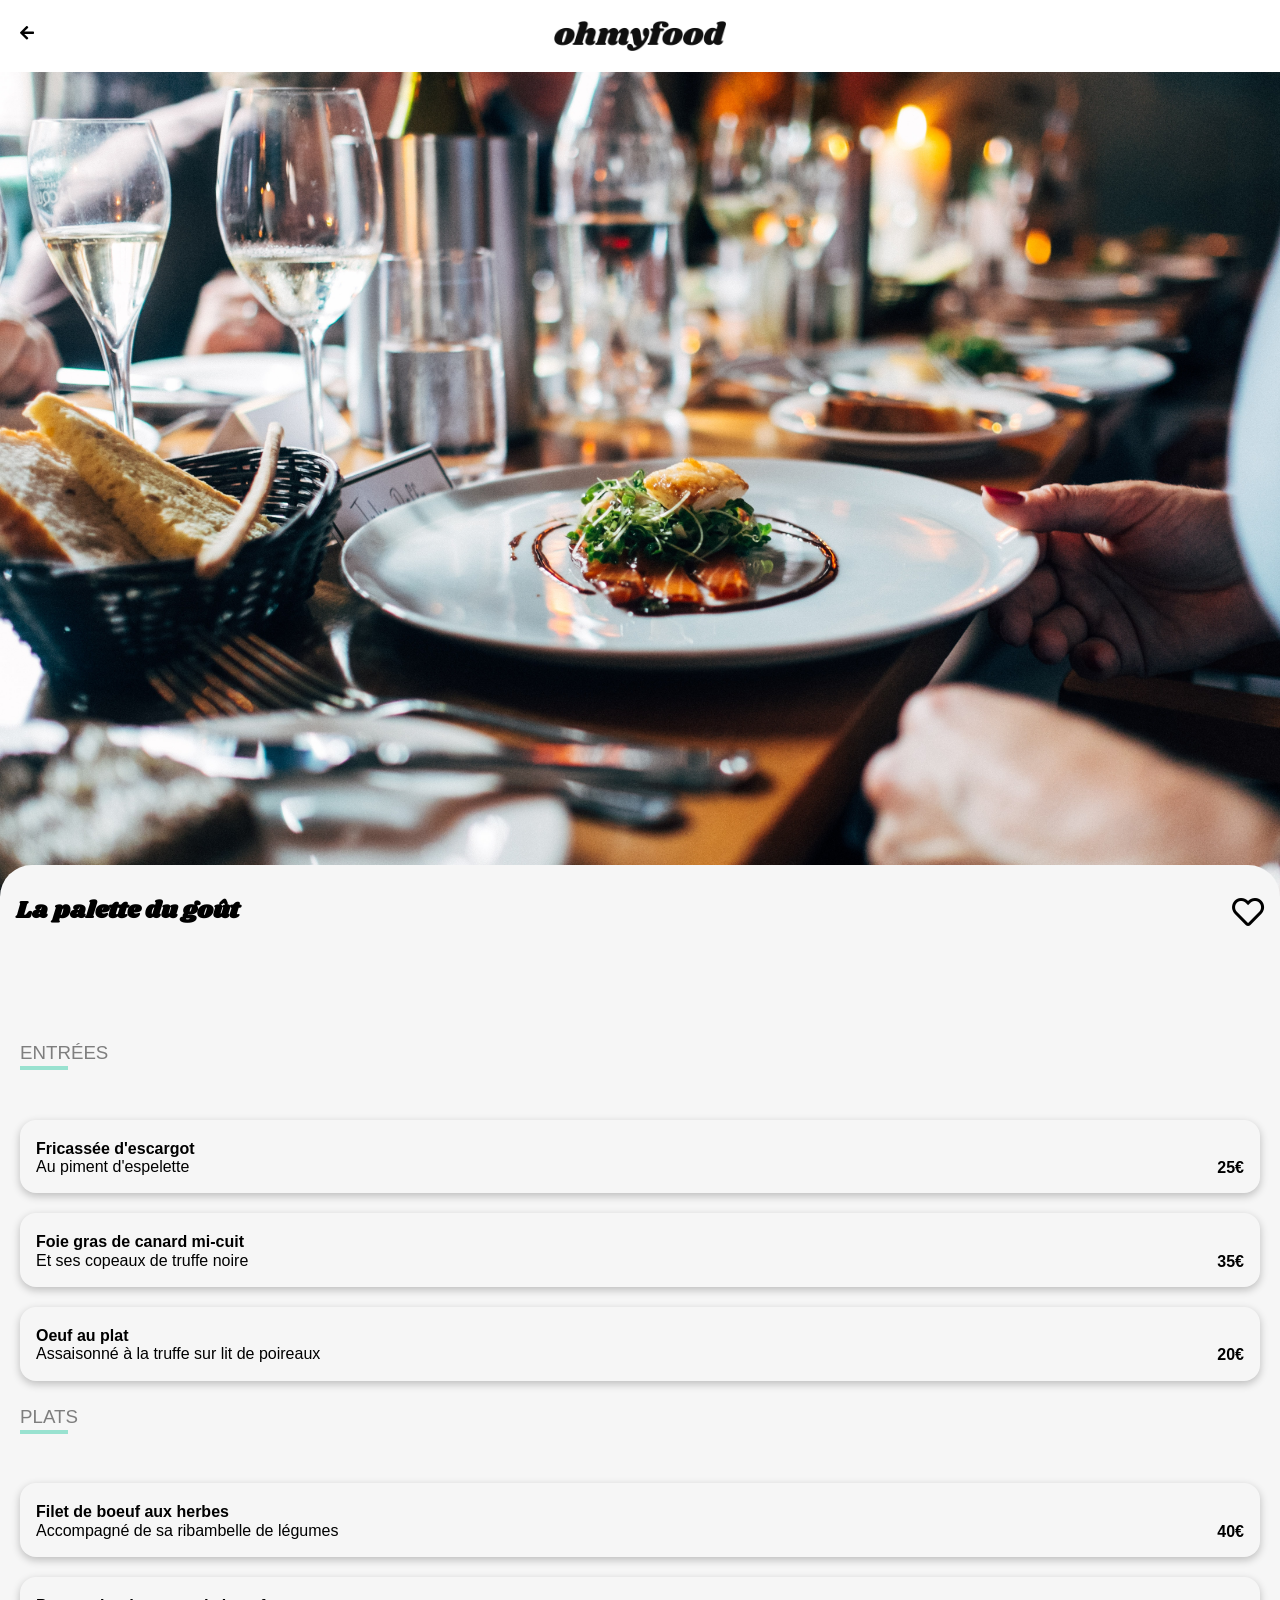
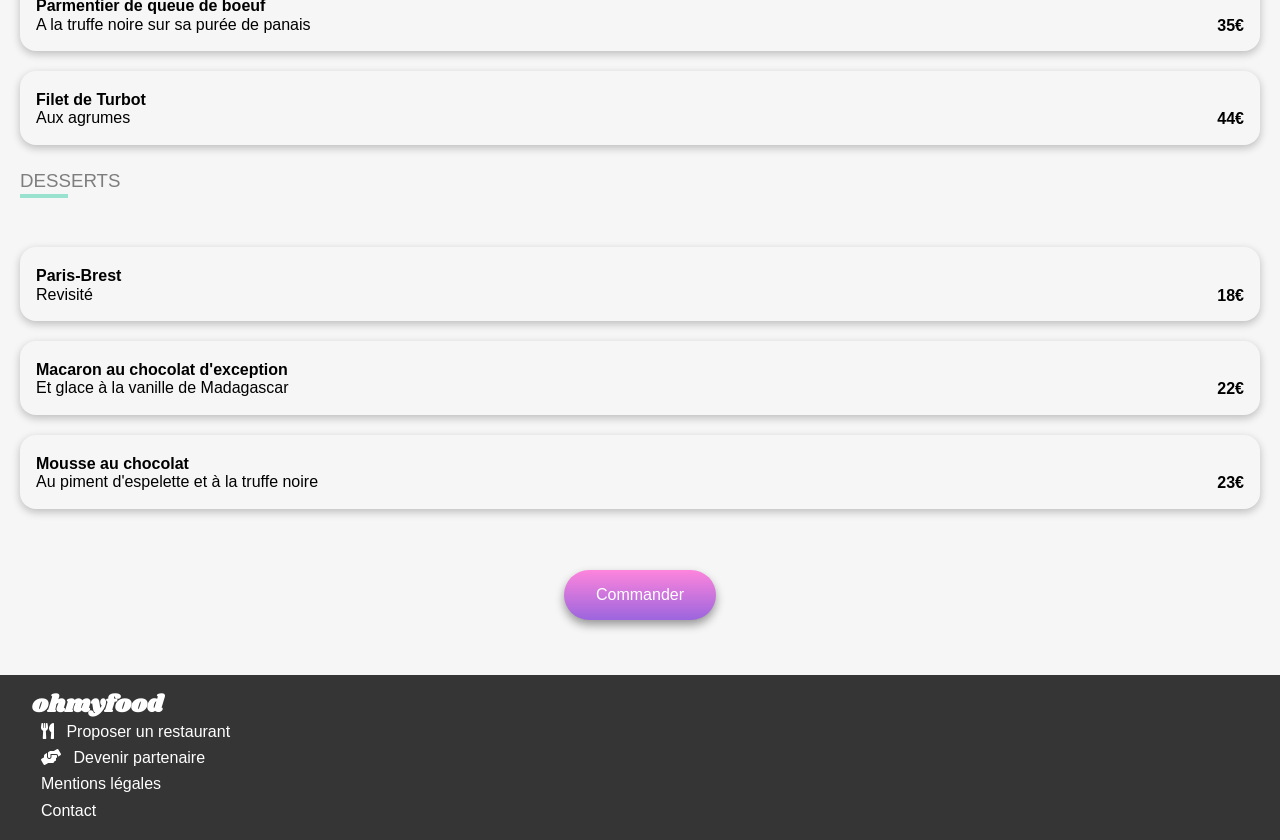
==== commit ffd7edca: "end of project" ====
--- a/pages/resto-1.html
+++ b/pages/resto-1.html
@@ -1,47 +1,51 @@
 <!DOCTYPE html>
 <html lang="en">
+
 <head>
     <meta charset="UTF-8">
     <meta http-equiv="X-UA-Compatible" content="IE=edge">
     <meta name="viewport" content="width=device-width, initial-scale=1.0">
-    <link href="https://fonts.googleapis.com/css2?family=Raleway:wght@300;400;500;600;700;800;900&family=Shrikhand&display=swap" rel="stylesheet">
+    <link
+        href="https://fonts.googleapis.com/css2?family=Raleway:wght@300;400;500;600;700;800;900&family=Shrikhand&display=swap"
+        rel="stylesheet">
     <link rel="stylesheet" href="https://cdnjs.cloudflare.com/ajax/libs/font-awesome/5.15.4/css/all.min.css">
-    <link href="normalize.css" rel="stylesheet">
     <link rel="icon" type="image/png" sizes="32x32" href="../img/images/logo/favicon-32x32.png">
-           <link rel="icon" type="image/png" sizes="16x16" href="../img/images/logo/favicon-16x16.png">
+    <link rel="icon" type="image/png" sizes="16x16" href="../img/images/logo/favicon-16x16.png">
     <link rel="stylesheet" href="../css/main.css">
     <title>Document</title>
 </head>
+
 <body id="resto">
-    <a href="index.html">
+    <a href="../index.html">
+        <!-- rectifier les <a> pour validateurs w3c -->
         <header>
-            
+
             <a href="../index.html" class="back">
-            <div class= "arrow">
-            <i class="fas fa-solid fa-arrow-left"></i>
-        </div>
-    </a>
+                <div class="arrow">
+                    <i class="fas fa-solid fa-arrow-left"></i>
+                </div>
+            </a>
             <a href="../index.html" class="logo">
-                <img src="../img/images/logo/ohmyfood.png">
-              </a>
-            
+                <img src="../img/images/logo/ohmyfood.png"> <!-- alt-->
+            </a>
+
         </header>
     </a>
 
     <div class="hight">
-        <img src="../assets/images/img_1.jpg">
+        <img src="../assets/images/img_1.jpg"> <!-- alt-->
     </div>
-    
+
     <div class="title">
-        <h2>La palette du goût</h2>      
+        <h2>La palette du goût</h2>
     </div>
     <div class="card__description-heart"></div>
     <main class="menus__resto">
-         <section>
-         <div class="menu">
-            <div class="menu__family">
-              <h3>ENTRÉES</h3>
-            </div>
+        <section>
+            <div id="menu_starter" class="menu">
+                <div class="menu__family">
+                    <h3>ENTRÉES</h3>
+                </div>
                 <div class="menu__container">
                     <div class="menu__description">
                         <div class="menu__text">
@@ -52,18 +56,18 @@
                             <span><strong>25€</strong></span>
                         </div>
                     </div>
-                
-                    <div class="menu__check">
-                        <i class="fas fa-check"></i>
-                    </div>
-                </div>
-           
-            
+
+                    <div class="menu__check">
+                        <i class="fas fa-check"></i>
+                    </div>
+                </div>
+
+
                 <div class="menu__container">
                     <div class="menu__description">
                         <div class="menu__text">
                             <h4>Foie gras de canard mi-cuit</h4>
-                <p>Et ses copeaux de truffe noire</p>
+                            <p>Et ses copeaux de truffe noire</p>
                         </div>
                         <div class="menu__price">
                             <span><strong>35€</strong></span>
@@ -73,7 +77,7 @@
                         <i class="fas fa-check"></i>
                     </div>
                 </div>
-            
+
                 <div class="menu__container">
                     <div class="menu__description">
                         <div class="menu__text">
@@ -89,50 +93,85 @@
                     </div>
                 </div>
             </div>
-            </div>
-            <div class="menu">
+
+            <div id="menu_dish" class="menu">
                 <div class="menu__family">
-            <h3>PLATS</h3>
-                </div>
-            <div class="menu__container">
-                  <div class="menu__description">
-                      <div class="menu__text">
-                        <h4>Filet de boeuf aux herbes</h4>
-                        <p>Accompagné de sa ribambelle de légumes</p>
-                      </div>
-                      <div class="menu__price">
-                          <span><strong>40€</strong></span>
-                      </div>
-                  </div>
-                  <div class="menu__check">
-                      <i class="fas fa-check"></i>
-                  </div>
-              </div>
-            </div>
-            
-              <div class="menu__container">
-                <div class="menu__description">
-                    <div class="menu__text">
-                        <h4>Parmentier de queue de boeuf</h4>
-                        <p>A la truffe noire sur sa purée de panais</p>
-                    </div>
-                    <div class="menu__price">
-                        <span><strong>35€</strong></span>
-                    </div>
-                </div>
-                <div class="menu__check">
-                    <i class="fas fa-check"></i>
-                </div>
-            </div>
-        </div>
+                    <h3>PLATS</h3>
+                </div>
+                <div class="menu__container">
+                    <div class="menu__description">
+                        <div class="menu__text">
+                            <h4>Filet de boeuf aux herbes</h4>
+                            <p>Accompagné de sa ribambelle de légumes</p>
+                        </div>
+                        <div class="menu__price">
+                            <span><strong>40€</strong></span>
+                        </div>
+                    </div>
+                    <div class="menu__check">
+                        <i class="fas fa-check"></i>
+                    </div>
+                </div>
+
+
+                <div class="menu__container">
+                    <div class="menu__description">
+                        <div class="menu__text">
+                            <h4>Parmentier de queue de boeuf</h4>
+                            <p>A la truffe noire sur sa purée de panais</p>
+                        </div>
+                        <div class="menu__price">
+                            <span><strong>35€</strong></span>
+                        </div>
+                    </div>
+                    <div class="menu__check">
+                        <i class="fas fa-check"></i>
+                    </div>
+
+                </div>
+                <div class="menu__container">
+                    <div class="menu__description">
+                        <div class="menu__text">
+                            <h4>Filet de Turbot</h4>
+                            <p>Aux agrumes</p>
+                        </div>
+                        <div class="menu__price">
+                            <span><strong>44€</strong></span>
+                        </div>
+                    </div>
+                    <div class="menu__check">
+                        <i class="fas fa-check"></i>
+                    </div>
+
+                </div>
+            </div>
+            <div id="menu_dessert"class="menu">
+                <div class="menu__family">
+                    <h3>DESSERTS</h3>
+                </div>
+                <div class="menu__container">
+                    <div class="menu__description">
+                        <div class="menu__text">
+                            <h4>Paris-Brest</h4>
+                            <p>Revisité</p>
+                        </div>
+                        <div class="menu__price">
+                            <span><strong>18€</strong></span>
+                        </div>
+                    </div>
+                    <div class="menu__check">
+                        <i class="fas fa-check"></i>
+                    </div>
+                
+            </div>
             <div class="menu__container">
                 <div class="menu__description">
                     <div class="menu__text">
-                        <h4>Filet de Turbot</h4>
-                        <p>Aux agrumes</p>
+                        <h4>Macaron au chocolat d'exception</h4>
+                        <p>Et glace à la vanille de Madagascar</p>
                     </div>
                     <div class="menu__price">
-                        <span><strong>44€</strong></span>
+                        <span><strong>22€</strong></span>
                     </div>
                 </div>
                 <div class="menu__check">
@@ -140,64 +179,26 @@
                 </div>
             </div>
             
-            </div>
-            <div class="menu">
-            <div class="menu__family">
-                <h3>DESSERTS</h3>
-            </div>
-                  <div class="menu__container">
-                      <div class="menu__description">
-                          <div class="menu__text">
-                            <h4>Paris-Brest</h4>
-                            <p>Revisité</p>
-                          </div>
-                          <div class="menu__price">
-                              <span><strong>18€</strong></span>
-                          </div>
-                      </div>
-                      <div class="menu__check">
-                          <i class="fas fa-check"></i>
-                      </div>
-                  </div>
-                </div>
-                  <div class="menu__container">
-                    <div class="menu__description">
-                        <div class="menu__text">
-                            <h4>Macaron au chocolat d'exception</h4>
-                            <p>Et glace à la vanille de Madagascar</p>
-                        </div>
-                        <div class="menu__price">
-                            <span><strong>22€</strong></span>
-                        </div>
-                    </div>
-                    <div class="menu__check">
-                        <i class="fas fa-check"></i>
-                    </div>
-                </div>
-            </div>
-                <div class="menu__container">
-                    <div class="menu__description">
-                        <div class="menu__text">
-                            <h4>Mousse au chocolat</h4>
-                            <p>Au piment d'espelette et à la truffe noire</p>
-                        </div>
-                        <div class="menu__price">
-                            <span><strong>23€</strong></span>
-                        </div>
-                    </div>
-                    <div class="menu__check">
-                        <i class="fas fa-check"></i>
-                    </div>
-                </div>
-            </div>
-            </div>
-         </div>
+            <div class="menu__container">
+                <div class="menu__description">
+                    <div class="menu__text">
+                        <h4>Mousse au chocolat</h4>
+                        <p>Au piment d'espelette et à la truffe noire</p>
+                    </div>
+                    <div class="menu__price">
+                        <span><strong>23€</strong></span>
+                    </div>
+                </div>
+                <div class="menu__check">
+                    <i class="fas fa-check"></i>
+                </div>
+            </div>
         </div>
-         <div class="menu__order">
-         <button class="btn-primary">
-            Commander
-        </button>
-    </div>
+            <div class="menu__order">
+                <button class="btn-primary">
+                    Commander
+                </button>
+            </div>
         </section>
     </main>
     <footer>
@@ -205,19 +206,20 @@
             <h2>ohmyfood</h2>
         </a>
         <p>
-          <i class="fas fa-utensils"></i>
-           Proposer un restaurant
+            <i class="fas fa-utensils"></i>
+            Proposer un restaurant
         </p>
         <p>
-          <i class="fas fa-hands-helping"></i>
-           Devenir partenaire
+            <i class="fas fa-hands-helping"></i>
+            Devenir partenaire
         </p>
         <p>Mentions légales</p>
         <p>
-        <a>Contact</a>
+            <a>Contact</a>
         </p>
-       </footer>
-
-    
+    </footer>
+
+
 </body>
+
 </html>
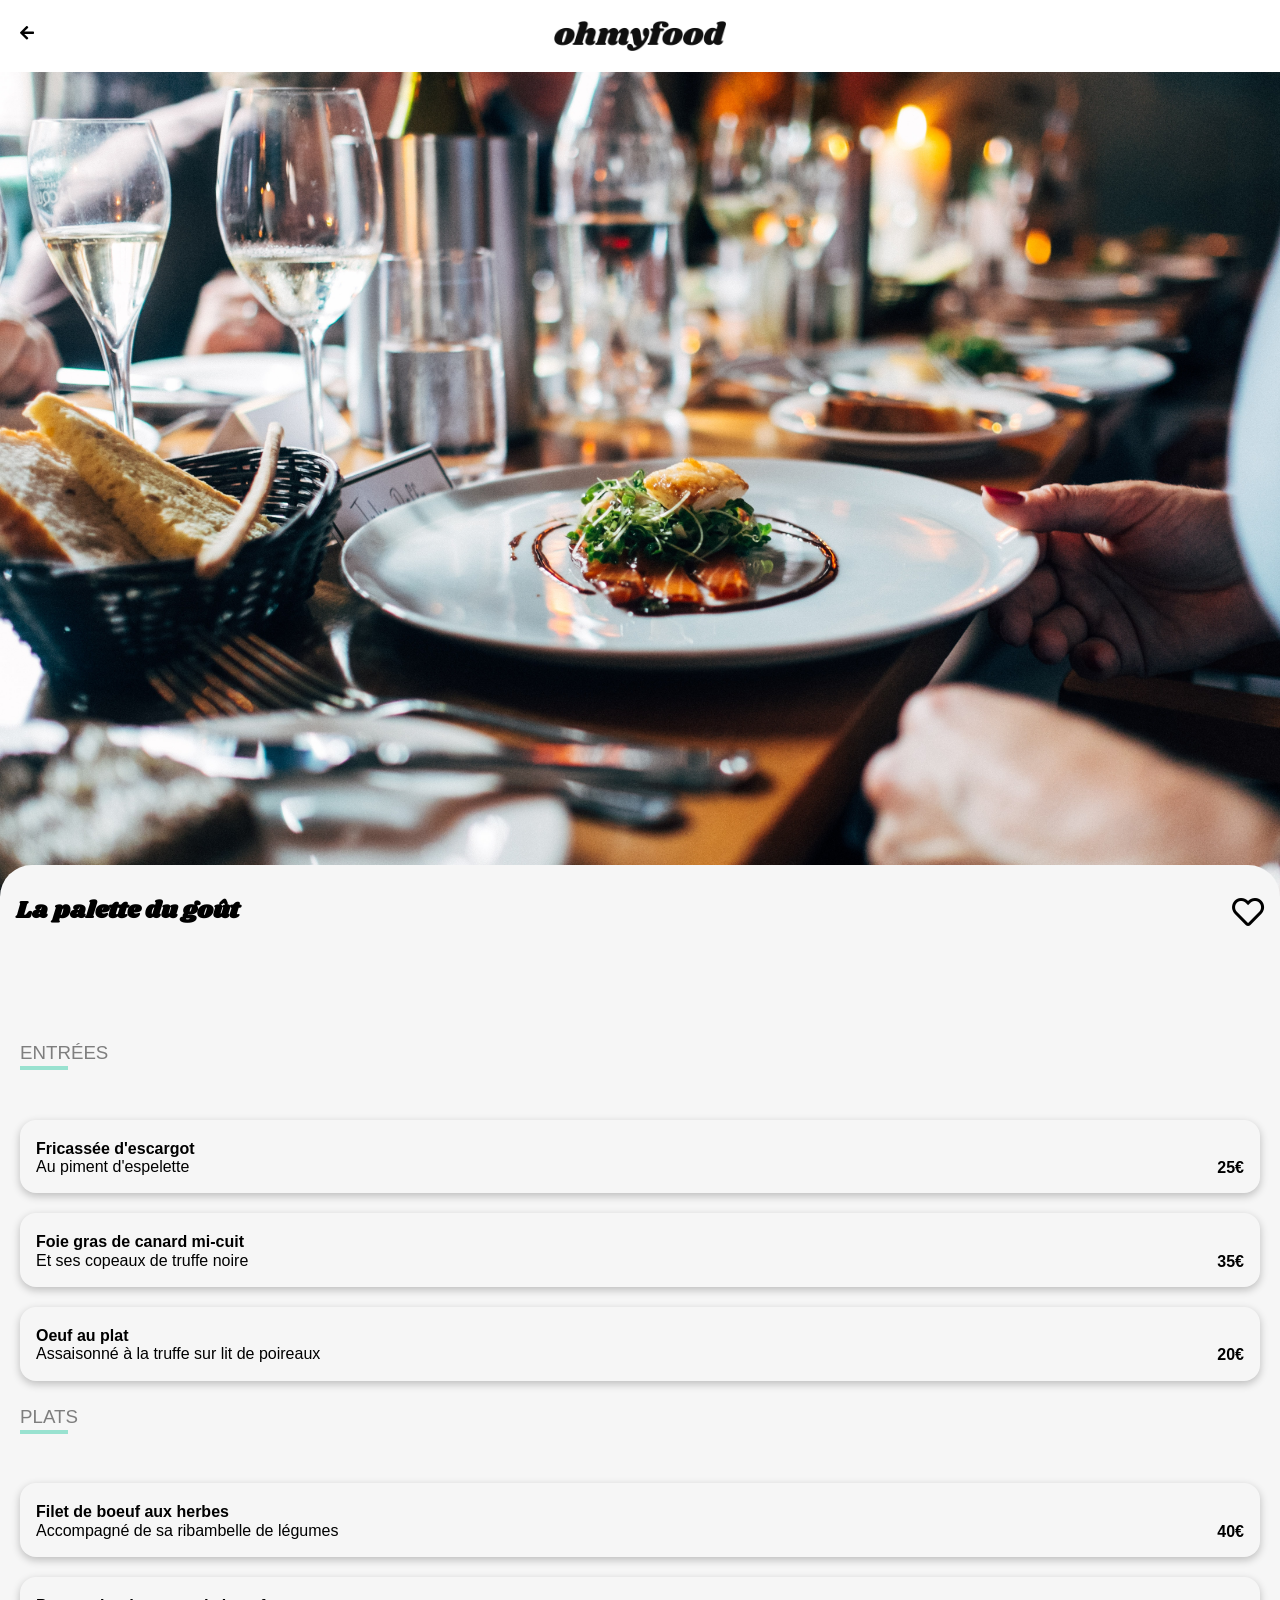
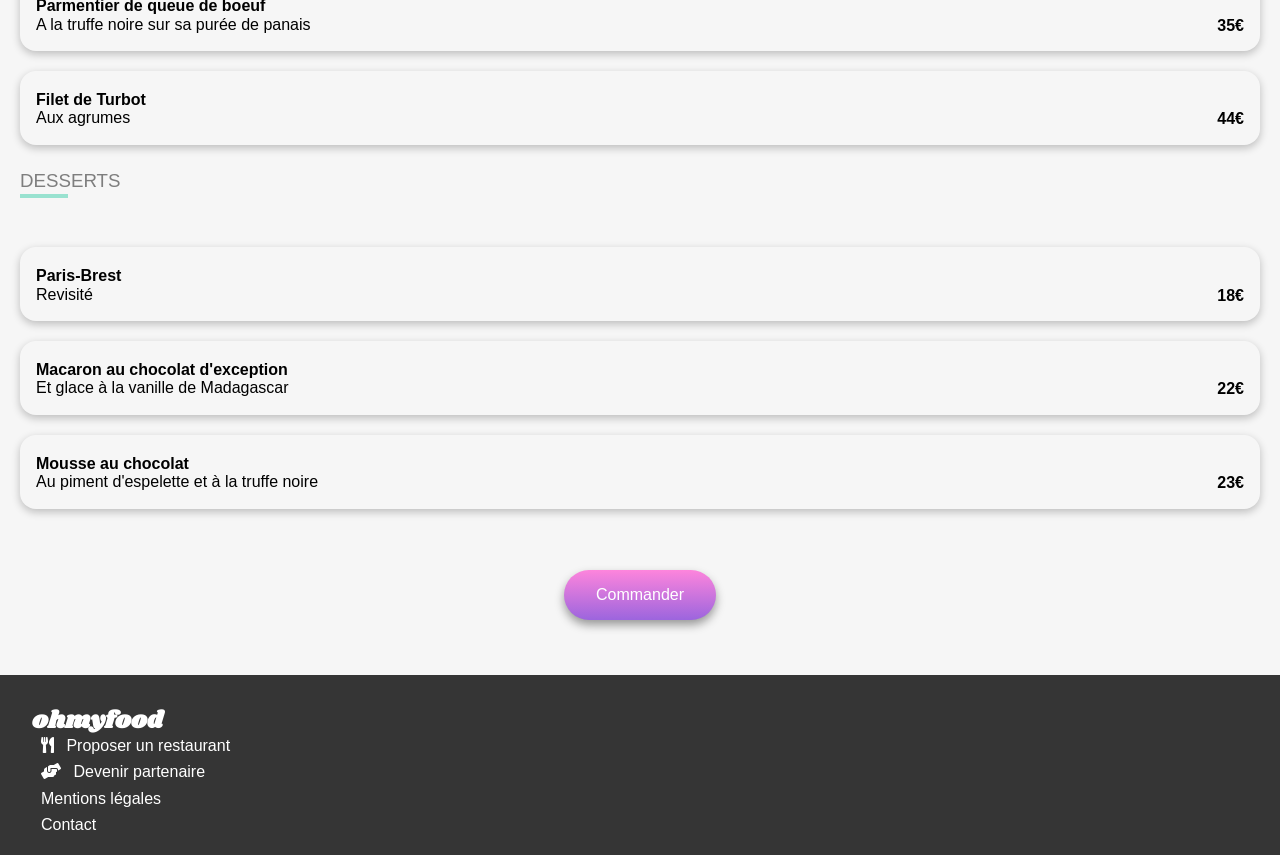
==== commit 99c4cc0e: "final project" ====
--- a/pages/resto-1.html
+++ b/pages/resto-1.html
@@ -5,8 +5,7 @@
     <meta charset="UTF-8">
     <meta http-equiv="X-UA-Compatible" content="IE=edge">
     <meta name="viewport" content="width=device-width, initial-scale=1.0">
-    <link
-        href="https://fonts.googleapis.com/css2?family=Raleway:wght@300;400;500;600;700;800;900&family=Shrikhand&display=swap"
+    <link href="https://fonts.googleapis.com/css2?family=Raleway:wght@300;400;500;600;700;800;900&family=Shrikhand&display=swap"
         rel="stylesheet">
     <link rel="stylesheet" href="https://cdnjs.cloudflare.com/ajax/libs/font-awesome/5.15.4/css/all.min.css">
     <link rel="icon" type="image/png" sizes="32x32" href="../img/images/logo/favicon-32x32.png">
@@ -16,8 +15,8 @@
 </head>
 
 <body id="resto">
-    <a href="../index.html">
-        <!-- rectifier les <a> pour validateurs w3c -->
+   
+        
         <header>
 
             <a href="../index.html" class="back">
@@ -26,14 +25,14 @@
                 </div>
             </a>
             <a href="../index.html" class="logo">
-                <img src="../img/images/logo/ohmyfood.png"> <!-- alt-->
+                <img src="../img/images/logo/ohmyfood.png" alt="logo ohmyfood"> 
             </a>
 
         </header>
-    </a>
+   
 
     <div class="hight">
-        <img src="../assets/images/img_1.jpg"> <!-- alt-->
+        <img src="../assets/images/img_1.jpg" alt="restaurant Ménilmontant"> 
     </div>
 
     <div class="title">
@@ -145,7 +144,7 @@
 
                 </div>
             </div>
-            <div id="menu_dessert"class="menu">
+            <div id="menu_dessert" class="menu">
                 <div class="menu__family">
                     <h3>DESSERTS</h3>
                 </div>
@@ -162,38 +161,38 @@
                     <div class="menu__check">
                         <i class="fas fa-check"></i>
                     </div>
-                
-            </div>
-            <div class="menu__container">
-                <div class="menu__description">
-                    <div class="menu__text">
-                        <h4>Macaron au chocolat d'exception</h4>
-                        <p>Et glace à la vanille de Madagascar</p>
-                    </div>
-                    <div class="menu__price">
-                        <span><strong>22€</strong></span>
-                    </div>
-                </div>
-                <div class="menu__check">
-                    <i class="fas fa-check"></i>
-                </div>
-            </div>
-            
-            <div class="menu__container">
-                <div class="menu__description">
-                    <div class="menu__text">
-                        <h4>Mousse au chocolat</h4>
-                        <p>Au piment d'espelette et à la truffe noire</p>
-                    </div>
-                    <div class="menu__price">
-                        <span><strong>23€</strong></span>
-                    </div>
-                </div>
-                <div class="menu__check">
-                    <i class="fas fa-check"></i>
-                </div>
-            </div>
-        </div>
+
+                </div>
+                <div class="menu__container">
+                    <div class="menu__description">
+                        <div class="menu__text">
+                            <h4>Macaron au chocolat d'exception</h4>
+                            <p>Et glace à la vanille de Madagascar</p>
+                        </div>
+                        <div class="menu__price">
+                            <span><strong>22€</strong></span>
+                        </div>
+                    </div>
+                    <div class="menu__check">
+                        <i class="fas fa-check"></i>
+                    </div>
+                </div>
+
+                <div class="menu__container">
+                    <div class="menu__description">
+                        <div class="menu__text">
+                            <h4>Mousse au chocolat</h4>
+                            <p>Au piment d'espelette et à la truffe noire</p>
+                        </div>
+                        <div class="menu__price">
+                            <span><strong>23€</strong></span>
+                        </div>
+                    </div>
+                    <div class="menu__check">
+                        <i class="fas fa-check"></i>
+                    </div>
+                </div>
+            </div>
             <div class="menu__order">
                 <button class="btn-primary">
                     Commander
